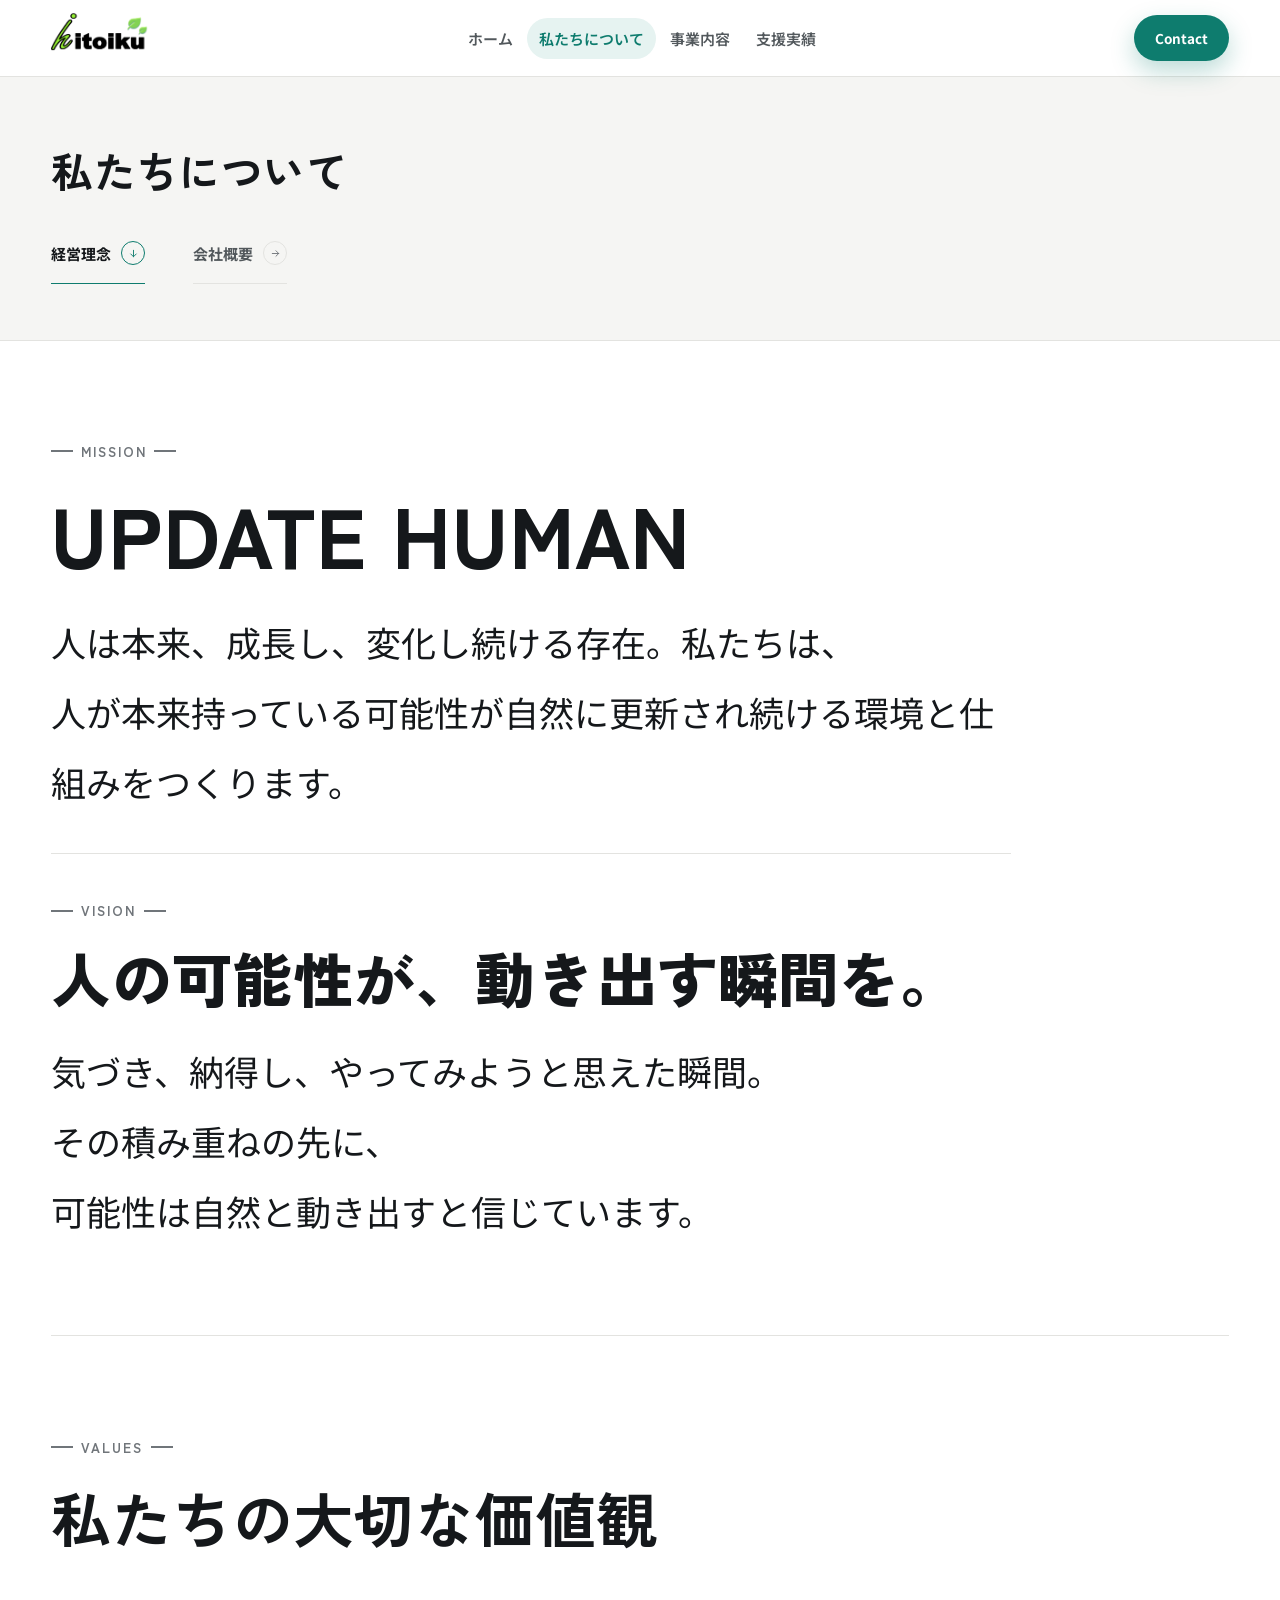
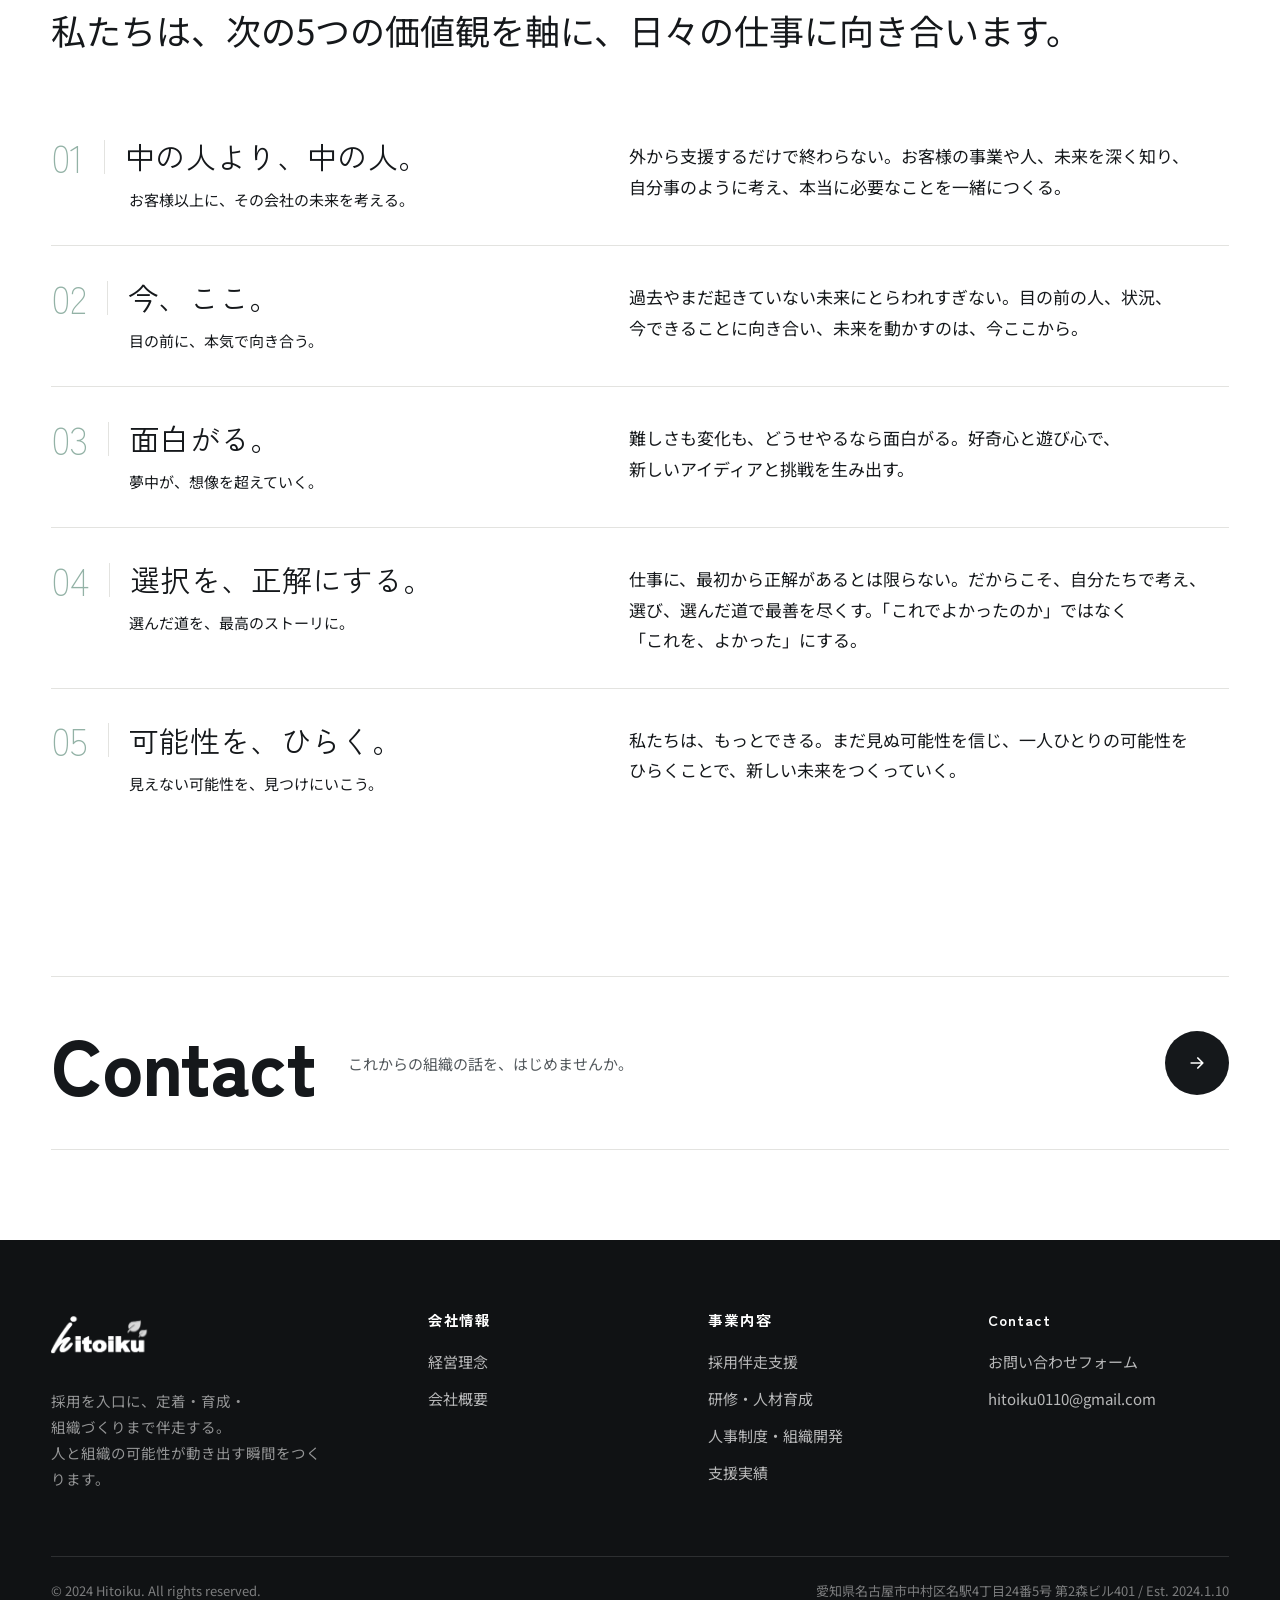
==== about.html @ fe00cfcd "最新版を反映" ====
<!doctype html>
<html lang="ja">
<head>
<meta charset="UTF-8">
<meta name="viewport" content="width=device-width, initial-scale=1.0">
<title>ヒトイクとは | ヒトイク</title>
<meta name="description" content="ヒトイクは、人と組織の可能性を育てる会社です。UPDATE HUMANという理念、代表の想い、会社概要をご紹介します。">
<link rel="icon" href="data:image/svg+xml,<svg xmlns=%22http://www.w3.org/2000/svg%22 viewBox=%220 0 32 32%22><rect width=%2232%22 height=%2232%22 rx=%229%22 fill=%22%230E7C6E%22/><path d=%22M9 17l5 5 9-11%22 stroke=%22white%22 stroke-width=%223%22 fill=%22none%22 stroke-linecap=%22round%22 stroke-linejoin=%22round%22/></svg>">
<link rel="preconnect" href="https://fonts.googleapis.com">
<link rel="preconnect" href="https://fonts.gstatic.com" crossorigin>
<link href="https://fonts.googleapis.com/css2?family=Zen+Kaku+Gothic+New:wght@500;700;900&family=Noto+Sans+JP:wght@400;500;700&display=swap" rel="stylesheet">
<link rel="stylesheet" href="css/styles.css">
<noscript><style>
.reveal{opacity:1 !important; transform:none !important;}
.fade-in-scroll{opacity:1 !important;}
.story-visual{display:none;}
.story-scroll{height:auto !important; padding:60px 0;}
.story-panels{position:static !important;}
.story-panel{height:auto !important; position:static !important; padding:26px 8vw !important; justify-content:flex-start !important; text-align:left !important;}
.story-panel-inner{opacity:1 !important; transform:none !important; max-width:640px !important;}
.story-tags{justify-content:flex-start !important;}
.story-skip{display:none;}
.mv-item[hidden]{display:block !important;}
#mission[hidden], #company[hidden]{display:block !important;}
.message-full[hidden]{display:block !important;}
.message-toggle{display:none !important;}
</style></noscript>
</head>
<body>
<header class="site-header">
  <div class="header-inner">
    <a href="index.html" class="logo"><img src="images/logo.png" alt="ヒトイク" class="logo-img" onerror="this.style.display='none';this.nextElementSibling.style.display='flex';" loading="eager"><span class="logo-fallback" style="display:none;"><span class="mark"></span><span>ヒトイク<small>UPDATE HUMAN</small></span></span></a>
    <nav class="main-nav">
      <ul>
        <li><a class="nav-link" href="index.html">ホーム</a></li>
        <li class="has-dropdown">
          <a class="nav-link active" href="about.html">私たちについて</a>
          <ul class="dropdown">
            <li><a href="about.html#mission">経営理念</a></li>
            <li><a href="about.html#company">会社概要</a></li>
          </ul>
        </li>
        <li class="has-dropdown">
          <a class="nav-link" href="recruiting.html">事業内容</a>
          <ul class="dropdown">
            <li><a href="recruiting.html#recruiting">採用伴走支援</a></li>
            <li><a href="recruiting.html#training">研修・人材育成</a></li>
            <li><a href="recruiting.html#hr-system">人事制度・組織開発</a></li>
          </ul>
        </li>
        <li><a class="nav-link" href="works.html">支援実績</a></li>
      </ul>
    </nav>
    <div class="header-cta">
      <a href="contact.html" class="btn btn-primary btn-sm">Contact</a>
      <button class="nav-toggle" aria-label="メニュー"><span></span></button>
    </div>
  </div>
</header>

<section class="page-hero">
  <div class="container">
    <h1>私たちについて</h1>
    <div class="about-subnav">
      <a href="#mission" class="about-subnav-item active" data-panel="mission">経営理念<span class="subnav-arrow"><svg viewBox="0 0 24 24" fill="none" stroke="currentColor" stroke-width="2" stroke-linecap="round" stroke-linejoin="round"><path d="M12 5v14M6 13l6 6 6-6"/></svg></span></a>
      <a href="#company" class="about-subnav-item" data-panel="company">会社概要<span class="subnav-arrow"><svg viewBox="0 0 24 24" fill="none" stroke="currentColor" stroke-width="2" stroke-linecap="round" stroke-linejoin="round"><path d="M5 12h14M13 6l6 6-6 6"/></svg></span></a>
    </div>
  </div>
</section>

<section id="mission">
  <div class="container">
    <div class="mv-box fade-in-scroll" style="max-width:960px;">
      <div class="mv-item">
        <span class="eyebrow eyebrow-both eyebrow-gray-dash">Mission</span>
        <h3 style="font-size:clamp(50px, 7vw, 84px);">UPDATE HUMAN</h3>
        <p>人は本来、成長し、変化し続ける存在。私たちは、人が本来持っている可能性が自然に<br class="mobile-only">更新され続ける環境と仕組みをつくります。</p>
      </div>
      <div class="mv-divider"></div>
      <div class="mv-item" id="vision">
        <span class="eyebrow eyebrow-both eyebrow-gray-dash">Vision</span>
        <h3>人の可能性が、動き出す瞬間を。</h3>
        <p>気づき、納得し、やってみようと思えた瞬間。その積み重ねの先に、可能性は自然と動き出すと信じています。</p>
      </div>
    </div>
  </div>
</section>

<div class="container"><div class="divider"></div></div>

<section id="about-values">
  <div class="container">
    <div class="section-head fade-in-scroll" style="max-width:1100px;">
      <span class="eyebrow eyebrow-both eyebrow-gray-dash">Values</span>
      <h2 class="nowrap-desktop" style="font-size:clamp(36px, 5vw, 60px);">私たちの<br class="mobile-only">大切な価値観</h2>
      <p style="font-size:clamp(16px, 4.5vw, 35px); line-height:2; color:var(--ink);">私たちは、次の5つの価値観を軸に、日々の仕事に向き合います。</p>
    </div>
    <div class="values-list fade-in-scroll">
      <div class="values-list-item">
        <div class="values-left">
          <div class="values-row"><span class="num">01</span><span class="vline"></span><h3>中の人より、中の人。</h3></div>
          <p>お客様以上に、その会社の未来を考える。</p>
        </div>
        <p class="values-desc">外から支援するだけで終わらない。お客様の事業や人、未来を深く知り、<br>自分事のように考え、本当に必要なことを一緒につくる。</p>
      </div>
      <div class="values-list-item">
        <div class="values-left">
          <div class="values-row"><span class="num">02</span><span class="vline"></span><h3>今、ここ。</h3></div>
          <p>目の前に、本気で向き合う。</p>
        </div>
        <p class="values-desc">過去やまだ起きていない未来にとらわれすぎない。目の前の人、状況、<br>今できることに向き合い、未来を動かすのは、今ここから。</p>
      </div>
      <div class="values-list-item">
        <div class="values-left">
          <div class="values-row"><span class="num">03</span><span class="vline"></span><h3>面白がる。</h3></div>
          <p>夢中が、想像を超えていく。</p>
        </div>
        <p class="values-desc">難しさも変化も、どうせやるなら面白がる。好奇心と遊び心で、<br>新しいアイディアと挑戦を生み出す。</p>
      </div>
      <div class="values-list-item">
        <div class="values-left">
          <div class="values-row"><span class="num">04</span><span class="vline"></span><h3>選択を、正解にする。</h3></div>
          <p>選んだ道を、最高のストーリに。</p>
        </div>
        <p class="values-desc">仕事に、最初から正解があるとは限らない。だからこそ、自分たちで考え、<br>選び、選んだ道で最善を尽くす。「これでよかったのか」ではなく<br>「これを、よかった」にする。</p>
      </div>
      <div class="values-list-item">
        <div class="values-left">
          <div class="values-row"><span class="num">05</span><span class="vline"></span><h3>可能性を、ひらく。</h3></div>
          <p>見えない可能性を、見つけにいこう。</p>
        </div>
        <p class="values-desc">私たちは、もっとできる。まだ見ぬ可能性を信じ、一人ひとりの可能性を<br>ひらくことで、新しい未来をつくっていく。</p>
      </div>
      </div>
    </div>
  </div>
</section>

<section id="company" data-panel="company" hidden>
  <div class="container">
    <div class="section-head reveal" style="max-width:820px;margin-bottom:96px;">
      <h2>実務経験と専門性を<br class="mobile-only">兼ね備えた、<br>人と組織の<br class="mobile-only">プロフェッショナル<br class="mobile-only">チーム</h2>
      <p style="font-size:15px;line-height:1.9;">Hitoikuには、トヨタグループ企業での勤務経験を持つメンバーや、現在も勤務するメンバーが在籍しています。加えて、ベンチャー企業から大企業まで、多様な組織や事業フェーズで実務経験を積んだメンバーで構成されています。そこで培った経験と、人事・採用・育成・組織開発の専門性を掛け合わせ、企業ごとの課題に合わせた支援を行います。<br><span style="font-size:11.5px;color:var(--ink-faint);">※当社とトヨタ自動車株式会社およびトヨタグループ各社との間に、資本関係、業務提携その他これらに類する関係があることを示すものではありません。</span></p>
    </div>

    <div class="section-head reveal">
      <h2>代表紹介</h2>
    </div>
    <div class="profile-hero reveal" style="margin-bottom:96px;">
      <div>
        <div class="profile-photo"><img src="https://www.genspark.ai/api/files/s/OuQLjzyT" alt="満仲 佑哉" onerror="this.style.display='none';this.parentElement.textContent='満仲';"></div>
        <p class="credential-line">公認心理師 ／ 社会福祉士</p>
      </div>
      <div>
        <h3 style="font-size:24px;">満仲 佑哉 <span style="font-size:14px;color:var(--ink-faint);font-weight:500;">Yuya Mitsunaka</span></h3>
        <p style="font-weight:700;color:var(--ink);">株式会社Hitoiku 代表取締役CEO ／ 株式会社ナーシング 取締役 CHRO</p>
        <p>「可能性に限界をつくらない。」現場実務18年とCHROとしての経営視点を掛け合わせ、<br>人と組織の可能性が動き出す仕組みづくりに取り組んでいます。</p>
        <div class="message-full">
          <p>Hitoikuのウェブサイトをご覧いただき、誠にありがとうございます。CEOの満仲佑哉でございます。私たちヒトイクは2024年の設立以来、「UPDATE HUMAN」という理念のもと、企業の人事支援に携わってまいりました。</p>
          <div class="quote-block">
            <p>可能性に限界をつくらない。</p>
          </div>
          <p>高校卒業後、技能職として働き始めた頃の私は、本気で「いつか社長になる」と信じていました。けれど現実の中では、年齢、学歴、職種、環境など、本人の意思や努力だけでは越えにくい壁が、確かに存在すると感じる瞬間がありました。</p>
          <p>そのとき私は強い悔しさを覚えると同時に、「このままで終わりたくない」「自分の人生も、誰かの可能性も、最初から決められていいはずがない」と強く思いました。この原体験がHitoikuの原点です。</p>
          <div class="quote-block">
            <p>数字の奥にいる、一人に向き合う。</p>
          </div>
          <p>企業にとっては「1名の離職」「1つの課題」に見えることでも、その一人には一人分の人生があり、経験があり、言葉にならない葛藤や想いがあります。私たちは、そこに向き合いたいと考えています。AIが進化する時代だからこそ、私たちはますます人間力や生き抜く力が問われる時代に入っていると考えています。AIを活用しながらも、最後は人にしかできない対話、伴走、理解、そして背中を押す支援に価値を置いています。</p>
          <div class="quote-block">
            <p>人の可能性が、動き出す社会へ。</p>
          </div>
          <p>私たちは、自然と成長できる構造を体験・制度・人事DXの力でつくり、学びと成長が日常の中に組み込まれていく状態を目指します。それが、<strong>UPDATE HUMAN</strong>。人の可能性を、思想で終わらせず、学びや仕組みで更新することです。</p>
          <p style="margin-top:30px;text-align:right;">2024年　株式会社Hitoiku 代表取締役CEO　満仲佑哉</p>
        </div>
      </div>
    </div>

    <div class="section-head reveal">
      <h2>代表プロフィール</h2>
    </div>
    <div style="margin-bottom:96px;">
      <div class="timeline reveal" style="margin-bottom:32px;">
        <div class="timeline-item"><div class="yr">2008年</div><p>愛知県内の工業高校を卒業後、株式会社アイシンの人材育成部門へ入社。</p></div>
        <div class="timeline-item"><div class="yr">2009年</div><p>株式会社アイシンにて、指導者・管理監督者としてチームを牽引。</p></div>
        <div class="timeline-item"><div class="yr">2016年</div><p>海外拠点の自立化支援を担当。帰国後は働きながら大学で心理学を学ぶ。</p></div>
        <div class="timeline-item message-full" hidden><div class="yr">2023年</div><p>人事部 企画グループへ異動し、全社の育成・組織づくりに関わる企画を推進。</p></div>
        <div class="timeline-item message-full" hidden><div class="yr">2024年</div><p>"ヒトの育成をする会社 Hitoiku" を設立。株式会社ナーシングの取締役CHROにも就任。</p></div>
        <div class="timeline-item message-full" hidden><div class="yr">2026年〜</div><p>経営大学院（MBA）へ入学。</p></div>
      </div>
      <button type="button" class="more message-toggle" aria-expanded="false">
        <span class="message-toggle-label">経歴をすべて見る</span>
        <span class="message-toggle-icon"><svg viewBox="0 0 24 24" fill="none" stroke="currentColor" stroke-width="2" stroke-linecap="round" stroke-linejoin="round"><path d="M5 12h14M13 6l6 6-6 6"/></svg></span>
      </button>
    </div>

    <div class="section-head reveal">
      <h2>会社概要</h2>
    </div>
    <div class="table-wrap reveal">
      <table class="price-table">
        <tbody>
          <tr><th style="width:180px;">会社名</th><td>株式会社Hitoiku</td></tr>
          <tr><th>設立</th><td>2024年1月10日（ヒトの日）</td></tr>
          <tr><th>資本金</th><td>3,000,000円</td></tr>
          <tr><th>代表者</th><td>代表取締役CEO  満仲 佑哉</td></tr>
          <tr><th>メールアドレス</th><td><a href="mailto:hitoiku0110@gmail.com">hitoiku0110@gmail.com</a></td></tr>
          <tr><th>所在地</th><td>〒450-0002<br>愛知県名古屋市中村区名駅4丁目24番5号<br>第2森ビル401</td></tr>
        </tbody>
      </table>
    </div>
  </div>
</section>

<section>
  <div class="container">
    <a href="contact.html" class="contact-band reveal">
      <div class="contact-band-main">
        <span class="contact-band-title">Contact</span>
      </div>
      <p class="contact-band-desc">これからの組織の話を、はじめませんか。</p>
      <span class="contact-band-circle"><svg viewBox="0 0 24 24" fill="none" stroke="currentColor" stroke-width="2" stroke-linecap="round" stroke-linejoin="round"><path d="M5 12h14M13 6l6 6-6 6"/></svg></span>
    </a>
  </div>
</section>
<footer class="site-footer">
  <div class="container">
    <div class="footer-grid">
      <div class="footer-brand">
        <a href="index.html" class="logo"><img src="images/logo.png" alt="ヒトイク" class="logo-img" onerror="this.style.display='none';this.nextElementSibling.style.display='flex';" loading="lazy"><span class="logo-fallback" style="display:none;"><span class="mark"></span><span>ヒトイク</span></span></a>
        <p>採用を入口に、定着・育成・組織づくりまで伴走する。人と組織の可能性が動き出す瞬間をつくります。</p>
      </div>
      <div>
        <h4>会社情報</h4>
        <ul>
          <li><a href="about.html#mission">経営理念</a></li>
          <li><a href="about.html#company">会社概要</a></li>
        </ul>
      </div>
      <div>
        <h4>事業内容</h4>
        <ul>
          <li><a href="recruiting.html#recruiting">採用伴走支援</a></li>
          <li><a href="recruiting.html#training">研修・人材育成</a></li>
          <li><a href="recruiting.html#hr-system">人事制度・組織開発</a></li>
          <li><a href="works.html">支援実績</a></li>
        </ul>
      </div>
      <div>
        <h4>Contact</h4>
        <ul>
          <li><a href="contact.html">お問い合わせフォーム</a></li>
          <li><a href="mailto:hitoiku0110@gmail.com">hitoiku0110@gmail.com</a></li>
        </ul>
      </div>
    </div>
    <div class="footer-bottom">
      <span>&copy; 2024 Hitoiku. All rights reserved.</span>
      <span>愛知県名古屋市中村区名駅4丁目24番5号 第2森ビル401 / Est. 2024.1.10</span>
    </div>
  </div>
</footer>
<script src="js/main.js"></script>
</body>
</html>
---- css/styles.css ----
/* ============================================================
   ヒトイク HP — Design tokens
   採用を入口に、定着・育成・組織づくりまで伴走する
   ============================================================ */
:root{
  /* Monochrome base -- neutral black/gray/white, no teal or mint cast.
     Green is reserved exclusively for CTAs, hover states and the rare
     "moment of change" highlight -- see --brand below. */
  --ink:        #15181B;
  --ink-soft:   #52585C;
  --ink-faint:  #70757A; /* darkened from an earlier lighter gray -- was ~3.2:1 on white, fails WCAG AA for the small bold eyebrow labels that use it; now ~4.6:1 */
  --bg:         #FFFFFF;
  --bg-soft:    #F5F5F3;
  --bg-deep:    #101214;
  --line:       #E3E3E0;

  --brand:      #0E7C6E;   /* deep green -- CTA / key emphasis only */
  --brand-light:#12A594;   /* hover / active state */
  --brand-pale: #E6F3F1;   /* selected-state fill, used sparingly */

  --gold:       #C99A3F;   /* small credential accent */

  --radius-s: 8px;
  --radius-m: 16px;
  --radius-l: 28px;

  --shadow-s: 0 2px 10px rgba(11,32,39,0.06);
  --shadow-m: 0 12px 32px rgba(11,32,39,0.10);
  --shadow-l: 0 24px 60px rgba(11,32,39,0.14);

  --maxw: 1520px; /* outer container cap; padding-inline eats into this so
    effective content width tops out around 1360-1440px on very wide
    screens, per the site's "content stays centered, doesn't stretch
    edge-to-edge on a 2560px monitor" rule. */

  --ff-head: "Zen Kaku Gothic New", "Noto Sans JP", sans-serif;
  --ff-body: "Noto Sans JP", "Zen Kaku Gothic New", sans-serif;
  --ff-en:   "Zen Kaku Gothic New", sans-serif;

  /* Typography scale: the catchcopy tier is large and widely tracked
     (decorative), the section-heading tier stays close to before, and
     body copy (17px/1.8, set on p{} below) is untouched -- it stays
     functional and readable rather than decorative. */
  --fs-display: clamp(34px, 6vw, 76px);
  --ls-display: .08em;
  --lh-display: 1.5;

  --fs-h2: clamp(28px, 3.6vw, 40px);
  --ls-h2: .01em;

  /* Section rhythm: fluid instead of a single px value + one mobile
     media-query override, so 1280px...2560px all get a size in between
     rather than jumping straight from mobile to the 1120px desktop value. */
  --section-pad: clamp(72px, 7vw, 150px);
  --section-pad-sm: clamp(56px, 6vw, 84px);
  --container-pad: clamp(20px, 4vw, 64px);
}

*,*::before,*::after{ box-sizing:border-box; }
html{ scroll-behavior:smooth; }
body{
  margin:0;
  font-family: var(--ff-body);
  color: var(--ink);
  background: var(--bg);
  line-height: 1.8;
  -webkit-font-smoothing: antialiased;
  font-size: 17px;
  /* Inherited by all text by default: Japanese copy should wrap between
     phrases/punctuation, never mid-word inside a compound or loanword.
     overflow-wrap is the escape hatch for the rare unbreakable run that's
     still wider than its column -- required as a safety net (many long,
     comma-sparse sentences across the site would otherwise overflow their
     box and, in several places, the whole page). It can occasionally strand
     a leading 、/。 at the start of a line, which is a lesser problem than
     horizontal overflow. */
  word-break: keep-all;
  overflow-wrap: break-word;
  overflow-x: hidden; /* the fixed, translateX-off-canvas mobile nav can
    otherwise inflate the document's scrollable area in Chromium even
    though it's visually off-screen -- see .main-nav below */
}
@media (prefers-reduced-motion: reduce){
  html{ scroll-behavior:auto; }
}

/* Visible keyboard-focus ring, on brand, for anything interactive.
   Only shown for keyboard/programmatic focus (:focus-visible), not for
   a mouse click, so it doesn't add visual noise to pointer users. Also
   strip the browser's own default gray focus/tap highlight so it never
   shows in its place. */
a, button{ -webkit-tap-highlight-color: transparent; }
a:focus, button:focus, input:focus, textarea:focus, select:focus, [tabindex]:focus{
  outline: none;
}
a:focus-visible, button:focus-visible, input:focus-visible,
textarea:focus-visible, select:focus-visible, [tabindex]:focus-visible{
  outline: 2px solid var(--brand-light);
  outline-offset: 3px;
}
h1,h2,h3,h4{
  font-family: var(--ff-head);
  color: var(--ink);
  line-height: 1.4;
  margin: 0 0 .6em;
  font-weight: 700;
  letter-spacing: .01em;
}
p{ margin:0 0 1em; color: var(--ink-soft); font-size:17px; }
a{ color: inherit; text-decoration:none; }
img{ max-width:100%; display:block; }
ul{ margin:0; padding:0; list-style:none; }
button{ font-family:inherit; }

.container{ max-width: var(--maxw); margin:0 auto; padding-inline: var(--container-pad); }
section{ padding-block: var(--section-pad); }

.eyebrow{
  display:inline-flex; align-items:center; gap:8px;
  font-family: var(--ff-en);
  font-size: 13.5px; font-weight:700; letter-spacing:.14em;
  text-transform:uppercase;
  color: var(--ink-faint);
  margin-bottom: 16px;
}
.eyebrow::before{
  content:""; width:22px; height:2px; background: var(--ink); display:inline-block;
}
.eyebrow-bare::before{ display:none; }
.eyebrow-both::after{
  content:""; width:22px; height:2px; background: var(--ink); display:inline-block;
}
.eyebrow-gray-dash::before, .eyebrow-gray-dash::after{ background: var(--ink-faint); }

.section-head{ max-width: 640px; margin-bottom: 72px; }
.section-head h2{ font-size: var(--fs-h2); letter-spacing: var(--ls-h2); word-break:keep-all; overflow-wrap:break-word; }
.section-head p{ font-size: 17.5px; }
.section-head.center{ margin-left:auto; margin-right:auto; text-align:center; }
.section-head.section-head-title-only{ margin-bottom: 40px; }

/* Large display eyebrow (e.g. "Our Services" standing in as the whole
   section title): bigger, dark, no dash marker. */
.eyebrow-lg{
  font-size: var(--fs-h2); letter-spacing: .05em; color: var(--ink); margin-bottom:0;
}
.eyebrow-lg::before{ display:none; }

/* Slide-in-from-the-left entrance, triggered once the element scrolls
   into view (.in-view added by IntersectionObserver in js/main.js) --
   echoes the character-by-character reveal of the hero's intro
   tagline, applied here as a single left-to-right slide+fade. */
.slide-in-left{
  display:inline-block;
  opacity:0; transform: translateX(-60px);
  transition: opacity .9s ease, transform .9s cubic-bezier(.22,.75,.28,1);
}
.slide-in-left.in-view{ opacity:1; transform:translateX(0); }
@media (prefers-reduced-motion: reduce){
  .slide-in-left{ transition:none; opacity:1; transform:none; }
}
.section-head.center .eyebrow::before{ display:none; }

/* Plain fade entrance, replaying every time the element scrolls into
   view (.in-view toggled by IntersectionObserver in js/main.js). */
.fade-in-scroll{
  opacity:0;
  transition: opacity 2s ease;
}
.fade-in-scroll.in-view{ opacity:1; }
@media (prefers-reduced-motion: reduce){
  .fade-in-scroll{ transition:none; opacity:1; }
}

/* ---------- Buttons ---------- */
.btn{
  display:inline-flex; align-items:center; justify-content:center; gap:10px;
  padding: 15px 30px;
  border-radius: 999px;
  font-weight:700; font-size:16px;
  border: 1px solid transparent;
  cursor:pointer;
  transition: transform .18s ease, box-shadow .18s ease, background .18s ease, color .18s ease;
  white-space: nowrap;
}
.btn-primary{ background: var(--brand); color:#fff; box-shadow: 0 10px 24px rgba(14,124,110,.28); }
.btn-primary:hover{ background: var(--brand-light); transform: translateY(-2px); box-shadow: 0 14px 30px rgba(14,124,110,.36); }
.btn-outline{ background:transparent; color: var(--ink); border-color: var(--line); }
.btn-outline:hover{ border-color: var(--brand); color: var(--brand); }
.btn-ghost-light{ background: rgba(255,255,255,.08); color:#fff; border-color: rgba(255,255,255,.4); }
.btn-ghost-light:hover{ background:#fff; color: var(--ink); }
.btn-sm{ padding: 10px 20px; font-size: 13.5px; }
.btn svg{ width:16px; height:16px; flex-shrink:0; }

/* Safety net: any bare icon() svg not otherwise sized (e.g. inside text links)
   gets a sane default instead of rendering at native/huge size. */
a svg, p svg, span svg, .more svg{ width:15px; height:15px; flex-shrink:0; vertical-align:-2px; }

/* ============================================================
   Header
   ============================================================ */
.site-header{
  position: sticky; top:0; z-index: 200;
  background: rgba(255,255,255,.88);
  backdrop-filter: blur(10px);
  border-bottom: 1px solid var(--line);
}
.header-inner{
  max-width: var(--maxw); margin:0 auto; padding-inline: var(--container-pad);
  height: 76px; display:flex; align-items:center; justify-content:space-between;
  gap: clamp(12px, 2vw, 32px);
}
.logo{ display:flex; align-items:center; gap:10px; font-family: var(--ff-en); font-weight:800; font-size:20px; color: var(--ink); }
.logo-fallback{ display:flex; align-items:center; gap:10px; }
.logo .logo-img{ height:62px; width:auto; display:block; flex-shrink:0; }
.footer-brand .logo .logo-img{ filter: brightness(0) invert(1); } /* solid-white version for the dark footer */
.logo .mark{
  width:34px; height:34px; border-radius:10px;
  background: linear-gradient(135deg, var(--brand) 0%, var(--brand-light) 100%);
  position:relative; flex-shrink:0;
}
.logo .mark::after{
  content:""; position:absolute; left:9px; top:9px; width:16px; height:16px;
  border-radius: 4px 4px 4px 0;
  background: #fff; opacity:.92; transform: rotate(45deg) scale(.7);
}
.logo small{ display:block; font-family: var(--ff-body); font-weight:500; font-size:10px; letter-spacing:.12em; color: var(--ink-faint); }

.main-nav{ display:flex; align-items:center; gap:6px; }
.main-nav > ul{ display:flex; align-items:center; gap:2px; }
.main-nav a.nav-link{
  padding: 10px 16px; border-radius: 999px; font-weight:600; font-size:15.5px; color: var(--ink-soft);
  transition: background .16s ease, color .16s ease;
}
.main-nav a.nav-link:hover, .main-nav a.nav-link.active{ background: var(--brand-pale); color: var(--brand); }
@media (max-width: 1300px){
  .main-nav a.nav-link{ padding: 10px 12px; font-size:15px; }
  .main-nav{ gap:2px; }
}

.has-dropdown{ position:relative; }
.dropdown{
  position:absolute; top: calc(100% + 10px); left:50%; transform: translateX(-50%);
  background:#fff; border:1px solid var(--line); border-radius: var(--radius-m);
  box-shadow: var(--shadow-m); padding:10px; min-width: 260px;
  opacity:0; visibility:hidden; translate: 0 6px;
  transition: opacity .16s ease, translate .16s ease, visibility .16s ease;
}
.has-dropdown:hover .dropdown{ opacity:1; visibility:visible; translate:0 0; }
.dropdown li a{
  display:flex; flex-direction:column; gap:2px; padding:11px 14px; border-radius: var(--radius-s);
  color: var(--ink); font-weight:700; font-size:15px;
}
.dropdown li a span{ font-weight:500; font-size:12.5px; color: var(--ink-faint); }
.dropdown li a:hover{ background: var(--bg-soft); }

.header-cta{ display:flex; align-items:center; gap:10px; }
.nav-toggle{
  display:none; width:44px; height:44px; border-radius:10px; border:1px solid var(--line);
  background:#fff; align-items:center; justify-content:center; cursor:pointer;
}
.nav-toggle span, .nav-toggle span::before, .nav-toggle span::after{
  content:""; display:block; width:20px; height:2px; background: var(--ink); position:relative; transition: all .2s ease;
}
.nav-toggle span::before{ position:absolute; top:-6px; }
.nav-toggle span::after{ position:absolute; top:6px; }
.nav-toggle.open span{ background:transparent; }
.nav-toggle.open span::before{ top:0; transform:rotate(45deg); }
.nav-toggle.open span::after{ top:0; transform:rotate(-45deg); }

@media (max-width: 980px){
  .main-nav{
    display:none;
    /* .site-header has backdrop-filter, which makes it (not the viewport) the
       containing block for this fixed element -- so bottom:0 would resolve
       against the ~76px-tall header box, not the screen. Use an explicit
       dvh-based height instead of bottom:0 to actually reach the bottom. */
    position:fixed; top:76px; left:0; right:0; height: calc(100dvh - 76px);
    background:#fff; flex-direction:column; align-items:stretch;
    padding: 20px; padding-bottom: calc(20px + env(safe-area-inset-bottom));
    overflow-y:auto; transform: translateX(100%); transition: transform .26s ease;
  }
  /* .open adds display:flex (JS forces a reflow before adding .is-visible so the
     transform transition still animates instead of jumping straight to open) */
  .main-nav.open{ display:flex; }
  .main-nav.open.is-visible{ transform: translateX(0); }
  .main-nav > ul{ flex-direction:column; align-items:stretch; gap:2px; }
  .main-nav a.nav-link{ padding:16px 14px; border-bottom:1px solid var(--line); border-radius:0; }
  .dropdown{
    position:static; transform:none; opacity:1; visibility:visible; box-shadow:none; border:none;
    display:none; padding: 0 0 8px 14px; min-width:0;
  }
  .has-dropdown.open .dropdown{ display:block; }
  .header-cta .btn-outline{ display:none; }
  .nav-toggle{ display:flex; }
}
@media (max-width: 767px){
  .header-inner{ height:64px; }
  .logo .logo-img{ height:40px; }
  .logo small{ display:none; }
  .main-nav{ top:64px; height: calc(100dvh - 64px); }
}
body.nav-open{ overflow:hidden; }

/* Utility for the rare case where PC and mobile need different manual line
   breaks (e.g. <br class="mobile-only"> or <span class="desktop-only">).
   Use sparingly -- most copy should just reflow naturally. */
.mobile-only{ display:none; }
@media (max-width: 767px){
  .mobile-only{ display:inline; }
  .desktop-only{ display:none; }
}

/* ============================================================
   Hero
   ============================================================ */
.hero{
  position:relative; overflow:hidden;
  background: linear-gradient(180deg, var(--bg-deep) 0%, #1C2023 100%);
  color:#fff; padding: 120px 0 100px;
}
.hero::before{
  content:""; position:absolute; inset:0;
  background:
    radial-gradient(560px 420px at 82% 8%, rgba(18,165,148,.30), transparent 60%),
    radial-gradient(480px 380px at 8% 90%, rgba(255,255,255,.06), transparent 60%);
  pointer-events:none;
}
.hero-grid{ position:relative; display:grid; grid-template-columns: 1.1fr .9fr; gap:56px; align-items:center; }
.hero .eyebrow{ color: rgba(255,255,255,.6); }
.hero .eyebrow::before{ background: rgba(255,255,255,.4); }
.hero h1{
  color:#fff; font-size: var(--fs-display); letter-spacing: var(--ls-display); line-height: var(--lh-display); margin-bottom:.5em;
}
.hero h1 .hl{ color: var(--brand-light); }
.hero p.lead{ color: rgba(255,255,255,.78); font-size:17px; max-width: 520px; }
.hero-actions{ display:flex; gap:14px; margin-top:34px; flex-wrap:wrap; }
.hero-stats{ display:flex; gap:36px; margin-top:52px; flex-wrap:wrap; }
.hero-stats div{ display:flex; flex-direction:column; gap:4px; }
.hero-stats div b{ display:block; font-family:var(--ff-en); font-size:30px; color:#fff; line-height:1; }
.hero-stats div span{ display:block; font-size:13px; color: rgba(255,255,255,.6); }

.hero-visual{ position:relative; }
.hero-card{
  background: rgba(255,255,255,.06); border:1px solid rgba(255,255,255,.14);
  border-radius: var(--radius-l); padding: 30px; backdrop-filter: blur(6px);
}
.flow-svg{ width:100%; height:auto; }
.flow-svg .flow-line{ stroke-dasharray: 900; stroke-dashoffset: 900; animation: draw 1.8s ease forwards .3s; }
.flow-svg .dot{ opacity:0; animation: pop .5s ease forwards; }
.flow-svg .dot:nth-of-type(1){ animation-delay: .5s; }
.flow-svg .dot:nth-of-type(2){ animation-delay: 1s; }
.flow-svg .dot:nth-of-type(3){ animation-delay: 1.4s; }
.flow-svg .dot:nth-of-type(4){ animation-delay: 1.8s; }
@keyframes draw{ to{ stroke-dashoffset:0; } }
@keyframes pop{ from{ opacity:0; transform: scale(.4); } to{ opacity:1; transform:scale(1); } }
@media (prefers-reduced-motion: reduce){
  .flow-svg .flow-line{ animation:none; stroke-dashoffset:0; }
  .flow-svg .dot{ animation:none; opacity:1; }
}

@media (max-width: 900px){
  .hero-grid{ grid-template-columns: minmax(0,1fr); }
  .hero{ padding: 84px 0 60px; text-align:left; }
}

/* ============================================================
   Pain points / empathy
   ============================================================ */
.pain-band{ background: var(--bg-soft); }

/* Our Services (top page): white section with an inset gray panel,
   instead of the gray filling the full-bleed section edge to edge --
   gives the diagonal shapes above a clean white gap to land in. */
.services-band{ background: var(--bg); padding:0; }
.services-panel{ background: var(--bg); border-radius: var(--radius-l) var(--radius-l) 0 0; padding: var(--section-pad) 0; }
.services-panel .service-list-item:hover{ background: var(--bg-soft); }
@media (max-width: 720px){
  .services-panel{ padding: var(--section-pad-sm) 0; border-radius: var(--radius-m) var(--radius-m) 0 0; }
}
.pain-grid{ display:grid; grid-template-columns: repeat(4,1fr); gap:20px; }
.pain-card{
  background:#fff; border:1px solid var(--line); border-radius: var(--radius-m); padding: 28px 24px;
}
.pain-card .q{ font-family: var(--ff-en); font-size:26px; color: var(--ink); font-weight:800; margin-bottom:14px; }
.pain-card p{ margin:0; font-size:15.5px; color: var(--ink-soft); }
@media (max-width: 900px){ .pain-grid{ grid-template-columns: repeat(2,1fr); } }
@media (max-width: 560px){ .pain-grid{ grid-template-columns: minmax(0,1fr); } }

/* ============================================================
   Service flow diagram
   ============================================================ */
.flowchart{ display:grid; grid-template-columns: repeat(4,1fr); gap:0; align-items:stretch; margin-top:20px; }
.flow-step{
  background:#fff; border:1px solid var(--line); border-radius: var(--radius-m); padding: 26px 22px;
  position:relative;
}
.flow-step .num{ font-family: var(--ff-en); font-size:12.5px; font-weight:800; color: var(--brand); letter-spacing:.1em; }
.flow-step h4{ margin: 10px 0 8px; font-size:17px; }
.flow-step p{ font-size:14.5px; margin:0; }
.flow-arrow{ display:flex; align-items:center; justify-content:center; color: var(--brand-light); }
.flow-arrow svg{ width:22px; height:22px; }
@media (max-width: 900px){
  .flowchart{ grid-template-columns: minmax(0,1fr); gap:14px; }
  .flow-arrow{ transform:rotate(90deg); height:20px; }
}

/* ============================================================
   Cards / services grid
   ============================================================ */
.service-grid{ display:grid; grid-template-columns: repeat(3,1fr); gap:24px; }
.service-card{
  background:#fff; border:1px solid var(--line); border-radius: var(--radius-l);
  overflow:hidden; transition: box-shadow .2s ease, transform .2s ease, border-color .2s ease;
  display:flex; flex-direction:column; height:100%;
}
.service-card:hover{ box-shadow: var(--shadow-m); transform: translateY(-4px); border-color: transparent; }
.service-card .service-card-photo{ position:relative; }
.service-card .service-card-photo img{ width:100%; aspect-ratio:16/10; object-fit:cover; display:block; }
.service-card .service-card-photo .icon{
  width:56px; height:56px; border-radius: 16px; background:#fff;
  display:flex; align-items:center; justify-content:center; color: var(--brand);
  position:absolute; left:20px; bottom:-24px; box-shadow: var(--shadow-s);
}
/* Simple list-style service cards (icon + h3 + p, no photo) -- icon sits
   in normal flow at the top of the card instead of floating. */
.service-card > .icon{
  width:56px; height:56px; border-radius: 16px; background: var(--brand-pale);
  display:flex; align-items:center; justify-content:center; color: var(--brand);
  margin: 28px 28px 0;
}
.service-card > h3{ margin: 18px 28px 12px; font-size:22px; }
.service-card > p{ margin: 0 28px 28px; font-size:15.5px; flex-grow:1; }
.service-card .icon svg{ width:28px; height:28px; }
.service-card .service-card-body{ padding: 34px 28px; display:flex; flex-direction:column; flex-grow:1; }
.service-card .service-card-photo + .service-card-body{ padding-top:44px; }
.service-card .tag{ font-family:var(--ff-en); font-size:12.5px; letter-spacing:.1em; color: var(--ink-faint); font-weight:700; margin-bottom:6px; }
.service-card h3{ font-size:23px; margin-bottom:12px; }
.service-card p{ font-size:15.5px; flex-grow:1; }
.service-card ul{ margin-top:16px; display:flex; flex-direction:column; gap:8px; }
.service-card ul li{ font-size:14.5px; color: var(--ink-soft); padding-left:20px; position:relative; }
.service-card ul li::before{ content:""; position:absolute; left:0; top:8px; width:8px; height:2px; background: var(--ink-faint); }
.service-card .more{ margin-top:22px; font-weight:700; font-size:14.5px; color: var(--brand); display:inline-flex; align-items:center; gap:6px; }
@media (max-width: 900px){ .service-grid{ grid-template-columns: minmax(0,1fr); } }

/* ============================================================
   Service list (TOP page, LayerX-style business list): an icon tile
   left, title+description right, whole row as one link -- instead of
   a grid of photo cards.
   ============================================================ */
.service-list{ display:flex; flex-direction:column; gap:20px; }
.service-list-item{
  display:grid; grid-template-columns: 120px 1fr auto; gap:32px; align-items:center;
  padding:28px; background:transparent; border:1px solid transparent; border-radius: var(--radius-l);
  text-decoration:none;
  transition: background .25s ease, border-color .25s ease, box-shadow .25s ease, transform .25s ease;
}
.service-list-item:hover{
  background:#fff; border-color:transparent; box-shadow: var(--shadow-m); transform: translateY(-3px);
}
.service-list-icon{
  width:120px; height:120px; border-radius: var(--radius-m); background: transparent;
  display:flex; align-items:center; justify-content:center; color: var(--brand); flex-shrink:0;
}
.service-list-icon svg{ width:44px; height:44px; }
.service-list-icon img{ width:100%; height:100%; object-fit:contain; }
.service-list-body .tag{ font-family: var(--ff-en); font-size:12px; letter-spacing:.1em; color: var(--ink-faint); font-weight:700; margin-bottom:8px; }
.service-list-body h3{ font-size:28px; margin-bottom:0; }
.service-list-body p{ font-size:15px; color: var(--ink-soft); margin:0; }
.service-list-arrow{
  width:44px; height:44px; border-radius:50%; border:1px solid var(--line);
  display:flex; align-items:center; justify-content:center; color: var(--ink-faint);
  flex-shrink:0; transition: all .2s ease;
}
.service-list-arrow svg{ width:18px; height:18px; }
.service-list-item:hover .service-list-arrow{ background: var(--brand); border-color: var(--brand); color:#fff; }
@media (max-width: 720px){
  .service-list-item{ grid-template-columns: 64px 1fr; gap:18px; padding:20px; }
  .service-list-icon{ width:64px; height:64px; border-radius: var(--radius-s); }
  .service-list-icon svg{ width:28px; height:28px; }
  .service-list-arrow{ display:none; }
}

/* ============================================================
   Reasons (why chosen)
   ============================================================ */
.reasons{ background: var(--bg-deep); color:#fff; }
.reasons .section-head h2, .reasons .section-head p{ color:#fff; }
.reasons .section-head p{ color: rgba(255,255,255,.68); }
.reason-list{ display:grid; grid-template-columns: repeat(3,1fr); gap:24px; }
.reason-item{ border:1px solid rgba(255,255,255,.14); border-radius: var(--radius-m); padding:30px 26px; background: rgba(255,255,255,.04); }
.reason-item .num{ font-family: var(--ff-en); font-size:34px; font-weight:800; color: var(--brand-light); }
.reason-item h3{ color:#fff; font-size:19px; margin: 14px 0 10px; }
.reason-item p{ color: rgba(255,255,255,.68); font-size:15.5px; margin:0; }
@media (max-width: 900px){ .reason-list{ grid-template-columns: minmax(0,1fr); } }

/* ============================================================
   Stats / results
   ============================================================ */
.stat-strip{ display:grid; grid-template-columns: repeat(3,1fr); gap:24px; text-align:center; }
.stat-strip .stat b{ display:block; font-family: var(--ff-en); font-size: 44px; color: var(--brand); }
.stat-strip .stat span{ display:block; font-size:14.5px; color: var(--ink-soft); }
@media (max-width: 700px){ .stat-strip{ grid-template-columns: minmax(0,1fr); gap:16px; } }

/* Designed stat showcase: ring-chart style, replaces plain stat-strip numbers */
.stat-showcase{ display:grid; grid-template-columns: repeat(3,1fr); gap:32px; text-align:center; }
.stat-showcase-item{ display:flex; flex-direction:column; align-items:center; }
.stat-ring-wrap{ position:relative; width:180px; height:180px; margin-bottom:20px; }
.stat-ring{ width:180px; height:180px; transform:rotate(-90deg); position:absolute; inset:0; }
.stat-ring-track{ fill:none; stroke: var(--brand-pale); stroke-width:8; }
.stat-ring-bar{
  fill:none; stroke: var(--brand); stroke-width:8; stroke-linecap:round;
  stroke-dasharray: 326.7; stroke-dashoffset: calc(326.7 - (326.7 * var(--pct)) / 100);
  transition: stroke-dashoffset 1.2s ease;
}
.stat-showcase-num{
  position:absolute; inset:0; display:flex; align-items:center; justify-content:center;
  font-family: var(--ff-en); font-size:38px; font-weight:800; color: var(--brand);
}
.stat-showcase-num span{ font-size:22px; margin-left:2px; }
.stat-showcase-label{ font-size:15.5px; color: var(--ink-soft); font-weight:600; }
@media (max-width: 700px){ .stat-showcase{ grid-template-columns: minmax(0,1fr); gap:36px; } }

/* Company deck teaser card: photo + "view our deck" link */
.company-deck{ display:grid; grid-template-columns: 240px 1fr; gap:32px; align-items:center; }
.company-deck-text .eyebrow{ margin-bottom:14px; }
.company-deck-text h2{ font-size: clamp(28px, 3vw, 40px); line-height:1.3; margin:0; }
.company-deck-text h2 .nowrap{ white-space:nowrap; }
.company-deck-media{
  position:relative; display:block; border-radius:0; overflow:hidden;
  text-decoration:none;
}
.company-deck-media img{
  width:100%; height:340px; object-fit:cover; display:block; transition: transform .5s ease;
}
.company-deck-media:hover img{ transform: scale(1.03); }
.company-deck-link{
  position:absolute; right:24px; bottom:24px; display:inline-flex; align-items:center; gap:12px;
  background:#fff; padding:10px 22px 10px 10px; border-radius:999px; box-shadow: var(--shadow-m);
  font-weight:700; font-size:14.5px; color: var(--ink); transition: box-shadow .25s ease, transform .25s ease;
}
.company-deck-media:hover .company-deck-link{ box-shadow: 0 16px 36px rgba(11,32,39,0.16); transform: translateY(-2px); }
.company-deck-play{
  width:36px; height:36px; border-radius:50%; background: var(--brand); color:#fff; flex-shrink:0;
  display:flex; align-items:center; justify-content:center;
}
.company-deck-play svg{ width:14px; height:14px; margin-left:2px; }
.company-deck-link > svg{ width:16px; height:16px; flex-shrink:0; }
@media (max-width: 860px){
  .company-deck{ grid-template-columns: minmax(0,1fr); gap:24px; }
  .company-deck-media img{ height:240px; }
}

/* ============================================================
   Testimonials / case cards
   ============================================================ */
.case-grid{ display:grid; grid-template-columns: 3fr 2fr; gap:22px; }
.case-card{ background:#fff; border:1px solid var(--line); border-radius: var(--radius-m); overflow:hidden; display:flex; flex-direction:column; }
.case-card .case-photo{ width:100%; aspect-ratio:16/10; object-fit:cover; display:block; }
.case-card .case-body{ padding:24px 28px 28px; flex-grow:1; }
.case-card .badge{ display:inline-block; font-size:11.5px; font-weight:700; color: var(--brand); background: var(--brand-pale); padding:4px 10px; border-radius:999px; margin-bottom:14px; }
.case-card h3{ font-size:17px; margin-bottom:10px; }
.case-card p{ font-size:15px; margin-bottom:0; }
.case-card .org{ margin-top:16px; font-size:13.5px; font-weight:700; color: var(--ink); }
.result-line{
  margin-top:16px; padding:14px 16px; background: var(--brand-pale); border-radius: var(--radius-s);
  font-size:14.5px; color: var(--ink); min-height:107px; box-sizing:border-box;
  display:flex; flex-direction:column; justify-content:center;
  overflow-wrap: break-word; /* this box is narrow enough that some result
    copy has a long comma-less tail; a rare stranded-punctuation line beats
    text spilling past the box's rounded background here. */
}
.result-line .result-label{
  display:block; font-family: var(--ff-en); font-size:11.5px; font-weight:800;
  letter-spacing:.08em; color: var(--brand); margin-right:8px; margin-bottom:6px; vertical-align:top;
}

/* Full case-study grid (works.html, 4 cards): asymmetric masonry instead
   of a uniform wall of tiles -- one featured tall card, two stacked
   beside it, one full-width closer. Photos keep object-fit:cover so
   varying the cell height never distorts the source image. */
.case-grid-feature{ grid-template-columns: 7fr 5fr; }
.case-grid-feature .case-card:nth-child(1){ grid-column:1; grid-row: 1 / span 2; display:grid; grid-template-rows: 1fr auto; }
.case-grid-feature .case-card:nth-child(1) .case-photo{ height:100%; aspect-ratio:auto; }
.case-grid-feature .case-card:nth-child(2){ grid-column:2; grid-row:1; }
.case-grid-feature .case-card:nth-child(3){ grid-column:2; grid-row:2; }
.case-grid-feature .case-card:nth-child(4){ grid-column: 1 / span 2; }
.case-grid-feature .case-card:nth-child(4) .case-photo{ aspect-ratio: 21/7; }

.case-grid-2x2{ grid-template-columns: repeat(2,1fr); }

@media (max-width: 800px){
  .case-grid, .case-grid-feature, .case-grid-2x2{ grid-template-columns: minmax(0,1fr); }
  .case-grid-feature .case-card{ grid-column:auto !important; grid-row:auto !important; display:flex !important; }
  .case-grid-feature .case-card .case-photo{ height:auto !important; aspect-ratio:16/10 !important; }
}

/* ============================================================
   CTA band
   ============================================================ */
.cta-band{
  background: linear-gradient(120deg, var(--brand) 0%, #0A5F55 100%);
  color:#fff; border-radius: var(--radius-l); padding: 60px 50px;
  display:flex; align-items:center; justify-content:space-between; gap:30px; flex-wrap:wrap;
  position:relative; overflow:hidden;
}
.cta-band::after{
  content:""; position:absolute; right:-60px; top:-60px; width:260px; height:260px; border-radius:50%;
  background: rgba(255,255,255,.08);
}
.cta-band h2{ color:#fff; font-size: clamp(22px,2.6vw,30px); margin-bottom:8px; }
.cta-band p{ color: rgba(255,255,255,.78); margin:0; }
.cta-band .actions{ display:flex; gap:12px; flex-wrap:wrap; position:relative; z-index:1; }
@media (max-width: 720px){ .cta-band{ padding:40px 26px; text-align:left; } }

/* ============================================================
   Contact CTA row (TOP page, LayerX-style): plain by default, the
   whole row is one link, and it only turns into a raised white card
   on hover -- instead of a permanently-colored gradient band.
   ============================================================ */
.contact-cta{
  display:flex; align-items:center; justify-content:space-between; gap:32px; flex-wrap:wrap;
  padding: 44px 40px; border-radius: var(--radius-l);
  background:transparent; text-decoration:none;
  transition: background .25s ease, box-shadow .25s ease, transform .25s ease;
}
.contact-cta:hover{ background:#fff; box-shadow: var(--shadow-m); transform: translateY(-3px); }
.contact-cta-left h2{ font-size: clamp(22px,2.6vw,30px); margin-bottom:8px; color: var(--ink); }
.contact-cta-left p{ margin:0; color: var(--ink-soft); }
.contact-cta-right{
  display:flex; align-items:center; gap:20px; font-weight:700; font-size:15.5px; color: var(--ink);
  flex-shrink:0;
}
.contact-cta-circle{
  width:56px; height:56px; border-radius:50%; border:1px solid var(--line);
  display:flex; align-items:center; justify-content:center; color: var(--ink-faint);
  flex-shrink:0; transition: all .2s ease;
}
.contact-cta-circle svg{ width:20px; height:20px; }
.contact-cta:hover .contact-cta-circle{ background: var(--brand); border-color: var(--brand); color:#fff; }
@media (max-width: 720px){
  .contact-cta{ padding:32px 24px; }
  .contact-cta-right span{ display:none; }
}

/* Contact band (TOP page): minimal wordmark row with a plain divider,
   instead of a boxed card. */
.contact-band{
  display:flex; align-items:center; justify-content:space-between; gap:32px; flex-wrap:wrap;
  padding: 48px 0; border-top:1px solid var(--line); border-bottom:1px solid var(--line);
  text-decoration:none;
}
.contact-band-main{ display:flex; flex-direction:column; gap:6px; }
.contact-band-title{
  font-family: var(--ff-en); font-size: clamp(46px, 6.5vw, 76px);
  font-weight:800; color: var(--ink); line-height:1;
}
.contact-band-desc{ flex:1; min-width:220px; margin:0; align-self:center; color: var(--ink-soft); font-size:15px; line-height:1.8; }
.contact-band-circle{
  width:64px; height:64px; border-radius:50%; background: var(--ink); color:#fff; flex-shrink:0;
  display:flex; align-items:center; justify-content:center; transition: background .2s ease, transform .2s ease;
}
.contact-band-circle svg{ width:20px; height:20px; }
.contact-band:hover .contact-band-circle{ background: var(--brand); transform: translateX(4px); }
@media (max-width: 720px){
  .contact-band{ padding:36px 0; }
  .contact-band-desc{ order:3; width:100%; }
}

/* ============================================================
   Footer
   ============================================================ */
.site-footer{ background: var(--bg-deep); color: rgba(255,255,255,.7); padding: 70px 0 30px; }
.footer-grid{ display:grid; grid-template-columns: 1.4fr 1fr 1fr 1fr; gap:40px; }
.footer-grid h4{ color:#fff; font-size:14.5px; letter-spacing:.06em; margin-bottom:18px; }
.footer-grid li{ margin-bottom:10px; font-size:15px; }
.footer-grid a:hover{ color:#fff; }
.footer-brand .logo{ color:#fff; margin-bottom:16px; }
.footer-brand p{ color: rgba(255,255,255,.55); font-size:14.5px; max-width:280px; }
.footer-bottom{
  border-top: 1px solid rgba(255,255,255,.12); margin-top:50px; padding-top:22px;
  display:flex; justify-content:space-between; align-items:center; flex-wrap:wrap; gap:12px;
  font-size:13px; color: rgba(255,255,255,.45);
}
@media (max-width: 800px){ .footer-grid{ grid-template-columns: repeat(2, minmax(0,1fr)); } }
@media (max-width: 480px){ .footer-grid{ grid-template-columns: minmax(0,1fr); } }

/* ============================================================
   Generic page header (inner pages)
   ============================================================ */
.page-hero{
  background: var(--bg-soft); padding: 64px 0 56px; border-bottom:1px solid var(--line);
}
.breadcrumb{ font-size:13.5px; color: var(--ink-faint); margin-bottom:18px; }
.breadcrumb a:hover{ color: var(--brand); }
.page-hero h1{ font-size: clamp(28px,4vw,42px); max-width: 720px; word-break:keep-all; overflow-wrap:break-word; }
.page-hero p.lead{ font-size:17px; max-width: 620px; color: var(--ink-soft); }

.about-subnav{ display:flex; gap:48px; flex-wrap:wrap; margin-top:40px; }
.about-subnav-item{
  display:flex; align-items:center; gap:10px; padding-bottom:16px; font-weight:700; font-size:15px;
  color: var(--ink-soft); text-decoration:none; border-bottom:1px solid var(--line);
  transition: color .2s ease, border-color .2s ease;
}
.about-subnav-item:hover{ color: var(--ink); }
.about-subnav-item.active{ color: var(--ink); border-bottom-color: var(--brand); }
.about-subnav-item .subnav-arrow{
  width:24px; height:24px; border-radius:50%; border:1px solid var(--line); flex-shrink:0;
  display:flex; align-items:center; justify-content:center; color: var(--ink-faint);
  transition: border-color .2s ease, color .2s ease;
}
.about-subnav-item .subnav-arrow svg{ width:11px; height:11px; }
.about-subnav-item.active .subnav-arrow{ border-color: var(--brand); color: var(--brand); }

.service-hero-image{ padding: 40px 0 0; }
.service-hero-image img{
  width:100%; height:auto; display:block; border-radius: var(--radius-l);
  box-shadow: var(--shadow-m);
}
.service-hero-image img.is-short{ aspect-ratio: 21/8; object-fit:cover; height:100%; }

/* Flowing sub-nav between the 3 businesses, shown on each service page */
.service-subnav{ background: var(--bg-soft); border-bottom:1px solid var(--line); }
.service-subnav-inner{ display:flex; gap:8px; padding:14px 0; flex-wrap:wrap; }
.subnav-item{
  display:inline-flex; align-items:center; gap:8px; padding:9px 18px;
  border-radius:999px; font-size:14.5px; font-weight:700; color: var(--ink-soft);
  background:#fff; border:1px solid var(--line); transition: all .2s ease;
}
.subnav-item:hover{ border-color: var(--brand); color: var(--brand); }
.subnav-item.active{ background: var(--brand); border-color: var(--brand); color:#fff; }
.subnav-num{ font-family: var(--ff-en); font-size:12px; opacity:.7; }
@media (max-width: 720px){ .service-subnav-inner{ padding:12px 0; } .subnav-item{ padding:8px 14px; font-size:13.5px; } }

/* Numbered process (STEP) */
.step-list{ display:grid; grid-template-columns: repeat(4, minmax(0,1fr)); gap:20px; }
.step-item{ position:relative; padding: 28px 22px; border:1px solid var(--line); border-radius: var(--radius-m); background:#fff; }
.step-item .step-tag{ font-family: var(--ff-en); font-size:11.5px; font-weight:800; color:#fff; background: var(--ink); padding:4px 10px; border-radius:999px; }
.step-item h4{ margin:16px 0 8px; font-size:17px; }
.step-item p{ font-size:14.5px; margin:0; word-break:keep-all; overflow-wrap:break-word; }
@media (max-width: 900px){ .step-list{ grid-template-columns: repeat(2, minmax(0,1fr)); } }
@media (max-width: 560px){ .step-list{ grid-template-columns: minmax(0,1fr); } }

/* Numbered process (flat, dot + line) */
.step-flow{ display:grid; grid-template-columns: repeat(4, minmax(0,1fr)); gap:32px; }
.step-flow-item .dot-line{ display:flex; align-items:center; margin-bottom:22px; }
.step-flow-item .dot{ width:8px; height:8px; border-radius:50%; background: var(--brand); flex-shrink:0; }
.step-flow-item .line{ flex:1; height:1px; background: var(--line); margin-left:10px; }
.step-flow-item h4{ position:relative; margin:0 0 14px; padding-bottom:12px; font-size:17px; }
.step-flow-item h4::after{ content:""; position:absolute; left:0; bottom:0; width:28px; height:2px; background: var(--ink); }
.step-flow-item p{ font-size:14.5px; color: var(--ink-soft); margin:0; word-break:keep-all; overflow-wrap:break-word; }
@media (max-width: 900px){ .step-flow{ grid-template-columns: repeat(2, minmax(0,1fr)); row-gap:36px; } }
@media (max-width: 560px){ .step-flow{ grid-template-columns: minmax(0,1fr); } }

/* Flat 2-column feature grid (numbered icon, no card box, full-width dividers) */
.feature-flow{ display:grid; grid-template-columns: repeat(2, minmax(0,1fr)); column-gap:48px; }
.feature-flow-item{ padding:26px 0; }
.feature-flow-item.col-b{ border-left:1px solid var(--line); padding-left:24px; margin-left:-24px; }
.feature-flow-item .num-icon{ display:flex; align-items:center; gap:10px; margin-bottom:14px; }
.feature-flow-item .num{ font-family: var(--ff-en); font-size:17px; font-weight:800; color:#93B2A6; }
.feature-flow-item .ico{ color:#93B2A6; display:flex; }
.feature-flow-item .ico svg{ width:24px; height:24px; }
.feature-flow-item h4{ margin:0 0 10px; font-size:20px; font-weight:700; }
.feature-flow-item p{ margin:0; font-size:16px; color: var(--ink-soft); line-height:1.7; word-break:keep-all; overflow-wrap:break-word; }
.feature-flow-divider{ grid-column: 1 / -1; height:1px; background: var(--line); }
@media (max-width: 720px){ .feature-flow{ grid-template-columns: minmax(0,1fr); } .feature-flow-item.col-b{ border-left:none; padding-left:0; margin-left:0; } }

/* Numbered 2-column menu grid (num + title + arrow / description, full-width dividers) */
.menu-grid{ display:grid; grid-template-columns: repeat(2, minmax(0,1fr)); column-gap:48px; }
.menu-grid-item{ padding:26px 0; }
.menu-grid-item .row-head{ display:flex; align-items:center; justify-content:space-between; gap:16px; margin-bottom:10px; }
.menu-grid-item .row-head h4{ margin:0; font-size:18px; font-weight:700; display:flex; align-items:baseline; gap:10px; }
.menu-grid-item .num{ font-family: var(--ff-en); font-size:18px; font-weight:800; color:#93B2A6; }
.menu-grid-item .arrow{ color: var(--brand); flex-shrink:0; display:flex; }
.menu-grid-item .arrow svg{ width:18px; height:18px; }
.menu-grid-item p{ margin:0; font-size:14.5px; color: var(--ink-soft); line-height:1.7; word-break:keep-all; overflow-wrap:break-word; }
.menu-grid-divider{ grid-column: 1 / -1; height:1px; background: var(--line); }
@media (max-width: 720px){ .menu-grid{ grid-template-columns: minmax(0,1fr); } }

/* Horizontal menu list (title + tag / description / arrow, divided by rules) */
.menu-list{ display:flex; flex-direction:column; }
.menu-list-item{
  display:grid; grid-template-columns: 220px 1fr auto; gap:32px; align-items:center;
  padding:26px 0; border-bottom:1px solid var(--line);
}
.menu-list-item:first-child{ border-top:1px solid var(--line); }
.menu-list-item h4{ font-size:17px; font-weight:700; margin:0 0 8px; }
.menu-list-item .tag{ font-family: var(--ff-en); font-size:11px; letter-spacing:.12em; color: var(--ink-faint); font-weight:700; text-transform:uppercase; }
.menu-list-item p{ font-size:14.5px; color: var(--ink-soft); margin:0; line-height:1.7; word-break:keep-all; overflow-wrap:break-word; }
.menu-list-item .arrow{ color: var(--brand); flex-shrink:0; display:flex; }
.menu-list-item .arrow svg{ width:20px; height:20px; }
@media (max-width: 760px){
  .menu-list-item{ grid-template-columns: minmax(0,1fr); gap:10px; }
  .menu-list-item .arrow{ display:none; }
}

/* Three-column phase grid (design / execution / improvement) */
.phase-grid{ display:grid; grid-template-columns: repeat(3, minmax(0,1fr)); gap:48px; }
.phase-num-row{ display:flex; align-items:baseline; gap:10px; margin-bottom:6px; }
.phase-num{ font-family: var(--ff-en); font-size:32px; font-weight:800; color:#93B2A6; line-height:1; }
.phase-label{ font-family: var(--ff-en); font-size:11px; font-weight:700; letter-spacing:.18em; color: var(--ink-faint); text-transform:uppercase; }
.phase-head{ display:flex; align-items:baseline; gap:16px; flex-wrap:wrap; padding-bottom:20px; border-bottom:1px solid var(--line); margin-bottom:22px; }
.phase-title{ font-size:26px; font-weight:800; margin:0; }
.phase-desc{ font-size:13px; color: var(--ink-soft); line-height:1.7; margin:0; }
.phase-item{ margin-top:22px; }
.phase-item:first-of-type{ margin-top:0; }
.phase-item h4{ margin:0 0 12px; font-size:16px; font-weight:700; }
.phase-item p{ font-size:14px; color: var(--ink-soft); line-height:1.7; margin:0; word-break:keep-all; overflow-wrap:break-word; }
@media (max-width: 900px){ .phase-grid{ grid-template-columns: minmax(0,1fr); gap:36px; } }

/* Two column feature rows */
.feature-row{ display:grid; grid-template-columns: repeat(2,1fr); gap:20px; }
.feature-box{ border:1px solid var(--line); border-radius: var(--radius-m); padding:26px 24px; background:#fff; }
.feature-box h4{ font-size:17px; margin-bottom:8px; display:flex; align-items:center; gap:10px; }
.feature-box h4 .ico{ width:34px; height:34px; border-radius:10px; background: var(--brand-pale); color:var(--brand); display:flex; align-items:center; justify-content:center; flex-shrink:0; }
.feature-box h4 .ico svg{ width:18px; height:18px; }
.feature-box p{ font-size:15px; margin:0; }
@media (max-width: 720px){ .feature-row{ grid-template-columns: minmax(0,1fr); } }

/* Pricing */
.price-table{ width:100%; border-collapse:collapse; background:#fff; border:1px solid var(--line); border-radius: var(--radius-m); overflow:hidden; }
.price-table th, .price-table td{ padding:18px 20px; border-bottom:1px solid var(--line); text-align:left; font-size:15.5px; }
.price-table th{ background: var(--bg-soft); font-family: var(--ff-en); font-size:13.5px; letter-spacing:.05em; color: var(--ink-soft); }
.price-table tr:last-child td{ border-bottom:none; }
.price-table td.price{ font-family: var(--ff-en); font-weight:800; color: var(--brand); white-space:nowrap; }
.table-wrap{ overflow-x:auto; }
.price-note{ font-size:13.5px; color: var(--ink-faint); margin-top:14px; }

/* Profile */
.profile-hero{ display:grid; grid-template-columns: 260px 1fr; gap:44px; align-items:start; }
.profile-photo{
  width:100%; aspect-ratio: 1; border-radius: var(--radius-l);
  background: linear-gradient(160deg, var(--brand) 0%, var(--bg-deep) 100%);
  display:flex; align-items:center; justify-content:center; color:#fff;
  font-family:var(--ff-en); font-weight:800; font-size:52px;
  overflow:hidden;
}
.profile-photo img{ width:100%; height:100%; object-fit:cover; display:block; border-radius:inherit; }
.credential-line{ margin-top:18px; font-size:13.5px; color: var(--ink-faint); letter-spacing:.02em; }
@media (max-width: 780px){ .profile-hero{ grid-template-columns: minmax(0,1fr); } .profile-photo{ max-width:200px; } }

.quote-block{ border-left:3px solid var(--brand); padding-left:22px; margin: 26px 0; }
.quote-block p{ font-size:17px; color: var(--ink); font-style:normal; }

.timeline{ position:relative; padding-left: 26px; border-left: 2px solid var(--line); display:flex; flex-direction:column; gap:26px; }
.timeline-item{ position:relative; }
.timeline-item::before{ content:""; position:absolute; left:-32px; top:4px; width:12px; height:12px; border-radius:50%; background: var(--ink); border:3px solid #fff; box-shadow: 0 0 0 2px var(--ink); }
.timeline-item .yr{ font-family: var(--ff-en); font-weight:800; color: var(--brand); font-size:15px; }
.timeline-item p{ margin: 4px 0 0; font-size:15.5px; }

/* FAQ accordion */
.faq-list{ display:flex; flex-direction:column; gap:14px; }
.faq-item{ border:1px solid var(--line); border-radius: var(--radius-m); background:#fff; overflow:hidden; }
.faq-q{
  display:flex; align-items:center; justify-content:space-between; gap:16px;
  padding: 22px 24px; cursor:pointer; font-weight:700; font-size:16.5px;
}
.faq-q > span{ flex:1; min-width:0; }
.faq-q .qmark{ font-family: var(--ff-en); color: var(--brand); font-weight:800; margin-right:14px; }
.faq-q .chev{ flex-shrink:0; width:20px; height:20px; transition: transform .2s ease; color: var(--ink-faint); }
.faq-item.open .chev{ transform: rotate(180deg); }
.faq-a{ max-height:0; overflow:hidden; transition: max-height .25s ease; }
.faq-a-inner{ padding: 0 24px 22px 62px; font-size:15.5px; color: var(--ink-soft); }
.faq-item.open .faq-a{ max-height: 400px; }

/* Category tabs (FAQ) */
.tab-bar{ display:flex; gap:8px; flex-wrap:wrap; margin-bottom:30px; }
.tab-btn{ padding:10px 18px; border-radius:999px; border:1px solid var(--line); background:#fff; font-weight:700; font-size:14.5px; color: var(--ink-soft); cursor:pointer; }
.tab-btn.active{ background: var(--brand); border-color: var(--brand); color:#fff; }

/* Contact page */
.contact-grid{ display:grid; grid-template-columns: repeat(2, minmax(0,1fr)); gap:30px; }
.contact-card{ border:1px solid var(--line); border-radius: var(--radius-l); padding:36px; background:#fff; }
.contact-card.primary{ background: var(--brand-pale); border-color: transparent; }
.contact-card h3{ font-size:19px; margin-bottom:12px; }
.contact-method{ display:flex; align-items:center; gap:14px; padding:16px 0; border-bottom:1px solid var(--line); }
.contact-method:last-child{ border-bottom:none; }
.contact-method .ico{ width:40px; height:40px; border-radius:10px; background:#fff; display:flex; align-items:center; justify-content:center; color:var(--brand); flex-shrink:0; }
.contact-method > div:not(.ico){ min-width:0; flex:1; }
.contact-method .ico svg{ width:20px; height:20px; }
.contact-method .lbl{ font-size:13px; color: var(--ink-faint); font-weight:700; }
.contact-method .val{ font-size:16px; font-weight:700; color: var(--ink); line-height:1.7; }
.contact-method:has(.val br){ align-items:flex-start; }
.flow-mini{ display:flex; flex-direction:column; gap:14px; margin-top:16px; }
.flow-mini-item{ display:flex; gap:14px; align-items:flex-start; }
.flow-mini-item .n{ width:26px; height:26px; border-radius:50%; background: var(--brand); color:#fff; font-family:var(--ff-en); font-size:12.5px; font-weight:800; display:flex; align-items:center; justify-content:center; flex-shrink:0; }
.flow-mini-item p{ margin:0; font-size:14.5px; }
@media (max-width: 800px){ .contact-grid{ grid-template-columns: minmax(0,1fr); } }

/* Utility */
.reveal{ opacity:0; transform: translateY(18px); transition: opacity .6s ease, transform .6s ease; }
.reveal.in{ opacity:1; transform:none; }
@media (prefers-reduced-motion: reduce){
  .reveal{ opacity:1; transform:none; transition:none; }
}
.text-center{ text-align:center; }
.mt-lg{ margin-top:56px; }
.divider{ height:1px; background: var(--line); margin: 0; }
.badge-list{ display:flex; flex-wrap:wrap; gap:10px; }

/* Shared "more" link (used across every page for "詳しく見る →" style links):
   quiet underline slide-in on hover instead of a static color-only state. */
.more{
  display:inline-flex; align-items:center; gap:6px;
  font-weight:700; font-size:14.5px; color: var(--brand);
  position:relative; width:fit-content;
}
.more::after{
  content:""; position:absolute; left:0; bottom:-2px; width:0; height:1px;
  background: currentColor; transition: width .25s ease;
}
.more:hover{ color: var(--brand-light); }
.more:hover::after{ width:100%; }
.message-toggle{ border:none; background:none; padding:0; cursor:pointer; }
.message-toggle-icon{ display:inline-flex; transition: transform .2s ease; }
.message-toggle[aria-expanded="true"] .message-toggle-icon{ transform:rotate(90deg); }
.message-full{ margin-top:28px; max-width:640px; }
.message-full p{ margin-bottom:16px; }
@media (prefers-reduced-motion: reduce){
  .more::after{ transition:none; }
}

/* Screen-reader-only text: keeps real, indexable heading/copy in the DOM
   for SEO/accessibility even though the hero message is shown via image. */
.sr-only{
  position:absolute; width:1px; height:1px; padding:0; margin:-1px;
  overflow:hidden; clip:rect(0,0,0,0); white-space:nowrap; border:0;
}

/* ============================================================
   Hero v2 -- catchcopy left, full-bleed photo right (LayerX-style):
   the media area fills the full width from a single diagonal cut to
   the viewport's right edge, instead of sitting inside a framed
   card. Slides (logo + each photo) crossfade every 3s.
   ============================================================ */
.hero-v2{
  position:relative; overflow:hidden;
  min-height: clamp(560px, 85svh, 900px);
  display:flex; align-items:center;
  padding-block: clamp(88px, 9vw, 140px) clamp(64px, 7vw, 100px);
  background: var(--bg);
}
.hero-v2-media-full{
  position:absolute; top:0; right:0; bottom:0; width:56%;
  clip-path: polygon(16% 0, 100% 0, 100% 100%, 0 100%);
  z-index:0;
}
.hero-v2-content{ position:relative; z-index:1; width:100%; }
.hero-v2-inner{ max-width: 520px; }
.hero-v2-title{
  font-size: clamp(34px, 5vw, 76px); letter-spacing: .04em; line-height: 1.4;
  color: var(--ink); margin: 0 0 32px; font-weight:700;
}
.hero-v2-title .nowrap{ white-space:nowrap; }
.hero-v2-lead{
  font-size:17px; line-height:1.9; color: var(--ink-soft); max-width: 560px; margin: 0 0 40px;
}

/* Slide stack: logo, then each photo, crossfading in turn. The intro
   splash's finish() (content_story.py) dispatches "hitoiku:introDone",
   which the inline script after this section listens for to start the
   cycle; slides advance every 3s. */
.hero-v2-slide{
  position:absolute; inset:0;
  opacity:0; transition: opacity 1s ease;
}
.hero-v2-slide.is-active{ opacity:1; z-index:1; }
.hero-v2-slide:not(.hero-v2-slide-logo) img{ display:block; width:100%; height:100%; object-fit:cover; }
.hero-v2-slide-nursing img{ object-position: 70% center; } /* keep the person (right side of the source photo) in frame */
.hero-v2-slide-sprout img{ object-position: 25% center; } /* keep the sprout (left side of the source photo) fully in frame, clear of the diagonal clip */
.hero-v2-slide-photo{ background: var(--bg); }
.hero-v2-slide-photo img{ object-fit: contain; } /* show the whole photo instead of cropping to fill -- its own near-white background blends into the section */
.hero-v2-slide-logo{
  display:flex; align-items:center; justify-content:center;
  background: var(--bg);
}
.hero-v2-slide-logo .hero-v2-logo-img{ width:40%; height:auto; max-width:340px; }
@media (prefers-reduced-motion: reduce){
  .hero-v2-slide{ transition:none; }
}

.hero-v2-scroll{
  position:absolute; left:50%; bottom:36px; transform:translateX(-50%);
  display:flex; flex-direction:column; align-items:center; gap:10px;
  font-family: var(--ff-en); font-size:11px; letter-spacing:.2em; text-transform:uppercase;
  color: var(--ink-faint); z-index:1; transition: color .2s ease;
}
.hero-v2-scroll:hover{ color: var(--ink); }
.hero-v2-scroll svg{ width:15px; height:15px; animation: hero-scroll-cue 2.4s ease-in-out infinite; }
@keyframes hero-scroll-cue{ 0%,100%{ transform: translateY(0); opacity:.55; } 50%{ transform: translateY(6px); opacity:1; } }
@media (prefers-reduced-motion: reduce){ .hero-v2-scroll svg{ animation:none; } }

@media (max-width: 900px){
  .hero-v2{ display:block; min-height:auto; padding: 100px 0 56px; }
  .hero-v2-media-full{
    position:relative; inset:auto; width:100%; height:340px; margin-top:44px;
    clip-path:none;
  }
  .hero-v2-content{ margin-top:32px; }
  .hero-v2-scroll{ position:static; transform:none; margin-top:40px; }
}
@media (max-width: 480px){
  .hero-v2{ padding-top: 84px; }
  .hero-v2-lead{ font-size:15px; }
  .hero-v2-media-full{ height:260px; }
}

/* ============================================================
   About teaser (TOP page, LayerX-style "second screen"): a big bold
   statement over large diagonal brand-green bands, closed by a
   circular arrow link -- instead of a small eyebrow+heading+text-link
   block.
   ============================================================ */
.about-teaser{
  position:relative; overflow:hidden;
  min-height: 62vh; display:flex; align-items:center;
  background: var(--bg);
}
.about-teaser-shapes{ position:absolute; inset:0; z-index:0; overflow:hidden; pointer-events:none; }
.about-teaser-shapes .shape{ position:absolute; transform-origin:center; }
/* Enter animated: shape-a slides down into place from above, shape-b
   slides up into place from below, once the section scrolls into
   view (.in-view is added by IntersectionObserver in js/main.js). */
.about-teaser-shapes .shape-a{
  top:-90%; left:-10%; width:24%; height:280%;
  background: linear-gradient(180deg, #57C1E3 0%, rgba(87,193,227,0) 100%);
  transform: translateY(-60%) rotate(-24deg);
  transition: transform 1s cubic-bezier(.22,.75,.28,1);
}
.about-teaser-shapes .shape-b{
  top:-100%; right:-8%; width:18%; height:300%;
  background: linear-gradient(180deg, #AADA87 0%, rgba(170,218,135,0) 100%);
  transform: translateY(60%) rotate(-24deg);
  transition: transform 1s cubic-bezier(.22,.75,.28,1);
}
.about-teaser.in-view .about-teaser-shapes .shape-a,
.about-teaser.in-view .about-teaser-shapes .shape-b{
  transform: translateY(0) rotate(-24deg);
}
@media (prefers-reduced-motion: reduce){
  .about-teaser-shapes .shape-a,
  .about-teaser-shapes .shape-b{ transition:none; transform: rotate(-24deg); }
}
.about-teaser-inner{ position:relative; z-index:1; max-width:860px; }
.about-teaser-statement{
  font-size: clamp(24px, 3.2vw, 38px); line-height:1.7; font-weight:700;
  color: var(--ink); margin: 0 0 48px;
}
.about-teaser-statement .teaser-break-sm{ display:none; }
.about-teaser-link{ display:inline-flex; align-items:center; gap:20px; color: var(--ink); font-weight:700; font-size:15.5px; }
.about-teaser-circle{
  width:74px; height:74px; border-radius:50%; border:1px solid var(--line);
  display:flex; align-items:center; justify-content:center; color: var(--brand);
  flex-shrink:0; transition: background .2s ease, color .2s ease, border-color .2s ease;
}
.about-teaser-circle svg{ width:20px; height:20px; }
.about-teaser-link:hover .about-teaser-circle{ background: var(--brand); border-color: var(--brand); color:#fff; }
@media (max-width: 720px){
  .about-teaser{ min-height:auto; padding: 80px 0; }
  .about-teaser-shapes .shape-a{ width:75%; left:-30%; }
  .about-teaser-shapes .shape-b{ width:50%; right:-30%; }
  .about-teaser-statement{ margin-bottom:36px; }
  .about-teaser-statement .teaser-break-sm{ display:inline; }
  .about-teaser-circle{ width:60px; height:60px; }
}

/* ============================================================
   About / Mission / Philosophy (TOP page, HP-style sections)
   ============================================================ */
.about-intro{ display:grid; grid-template-columns: repeat(2, minmax(0,1fr)); gap:56px; align-items:center; }
.about-intro-copy p{ font-size:16.5px; }
#mission:not([hidden]){ min-height:64vh; display:flex; align-items:center; }
#mission:not([hidden]) > .container{ width:100%; }
.mv-box{
  display:flex; flex-direction:column; gap:36px;
}
@keyframes aboutPanelFade{ from{ opacity:0; transform: translateY(10px); } to{ opacity:1; transform:none; } }
.about-panel-fade{ animation: aboutPanelFade 4s ease; }
@media (prefers-reduced-motion: reduce){ .about-panel-fade{ animation:none; } }
@media (max-width: 720px){ #mission{ min-height:0; } }
.mv-item .mv-label{ font-family:var(--ff-en); font-size:11.5px; letter-spacing:.16em; color: var(--brand-light); font-weight:700; margin-bottom:8px; }
.mv-item h3{ color: var(--ink); font-size: clamp(36px,5vw,60px); font-weight:800; margin-bottom:22px; line-height:1.25; word-break:keep-all; overflow-wrap:break-word; }
@media (min-width: 860px){ .mv-item h3, .nowrap-desktop{ white-space:nowrap; } }
.mv-item p{ color: var(--ink); font-size:clamp(16px, 4.5vw, 35px); line-height:2; margin:0; word-break:keep-all; overflow-wrap:break-word; }
.mv-divider{ height:1px; background: var(--line); }
@media (max-width: 860px){ .about-intro{ grid-template-columns: minmax(0,1fr); } }

/* Values list: stacked rows, number + vertical rule + light-weight title,
   description indented beneath, divided by full-width horizontal rules. */
.values-list{ display:flex; flex-direction:column; }
.values-list-item{
  display:flex; flex-wrap:wrap; align-items:flex-start; justify-content:space-between;
  gap:16px 40px; padding:32px 0; border-bottom:1px solid var(--line);
}
.values-list-item:first-child{ padding-top:0; }
.values-list-item:last-child{ border-bottom:none; padding-bottom:0; }
.values-left{ flex-shrink:0; }
.values-row{ display:flex; align-items:center; gap:20px; margin-bottom:10px; }
.values-row .num{ font-family: var(--ff-en); font-size:38px; font-weight:300; color:#93B2A6; line-height:1; flex-shrink:0; }
.values-row .vline{ width:1px; height:34px; background: var(--line); flex-shrink:0; }
.values-row h3{ font-size:30px; font-weight:400; margin:0; line-height:1.3; }
.values-left p{ font-size:15px; color: var(--ink); margin:0; padding-left:78px; word-break:keep-all; overflow-wrap:break-word; }
.values-desc{ flex:1; min-width:260px; max-width:600px; font-size:17px; color: var(--ink); line-height:1.8; margin:0; padding-top:4px; word-break:keep-all; overflow-wrap:break-word; }
@media (max-width: 560px){
  .values-row .num{ font-size:30px; }
  .values-row h3{ font-size:22px; }
  .values-left p{ padding-left:0; margin-top:6px; }
  .values-desc{ padding-top:0; }
}

.philosophy-quote{
  border-left:3px solid var(--brand); padding-left:24px; margin: 0 0 28px;
}
.philosophy-quote p{ font-size: clamp(17px,1.8vw,20px); color: var(--ink); font-weight:700; margin:0; line-height:1.8; }
.philosophy-body p{ font-size:15.5px; }
.philosophy-grid{ display:grid; grid-template-columns: 1.1fr .9fr; gap:56px; align-items:start; }
@media (max-width: 860px){ .philosophy-grid{ grid-template-columns: minmax(0,1fr); } }

.belief-list{ display:grid; grid-template-columns: repeat(3,1fr); gap:24px; margin-top:8px; }
.belief-item{ padding:26px 24px; border:1px solid var(--line); border-radius: var(--radius-m); background:#fff; }
.belief-item .num{ font-family:var(--ff-en); font-size:26px; font-weight:800; color: var(--brand-light); }
.belief-item h4{ font-size:17.5px; margin:12px 0 8px; }
.belief-item p{ font-size:14.5px; margin:0; }
@media (max-width: 860px){ .belief-list{ grid-template-columns: minmax(0,1fr); } }

.ceo-mini-card{
  display:flex; align-items:center; gap:20px; padding:22px 24px; border:1px solid var(--line);
  border-radius: var(--radius-m); background:#fff; margin-top:36px;
}
.ceo-mini-photo{ width:64px; height:64px; border-radius:50%; overflow:hidden; flex-shrink:0; background: var(--brand-pale); }
.ceo-mini-photo img{ width:100%; height:100%; object-fit:cover; display:block; }
.ceo-mini-card .who{ font-size:13.5px; color: var(--ink-faint); margin-bottom:2px; }
.ceo-mini-card h4{ font-size:17px; margin:0 0 4px; }
.ceo-mini-card p{ font-size:14.5px; margin:0; }
.ceo-mini-card .more{ margin-left:auto; flex-shrink:0; font-weight:700; font-size:14.5px; color: var(--brand); white-space:nowrap; }
@media (max-width: 560px){ .ceo-mini-card{ flex-wrap:wrap; } .ceo-mini-card .more{ margin-left:0; } }

.service-link-grid{ display:grid; grid-template-columns: repeat(3,1fr); gap:20px; }
.service-link-card{
  display:flex; flex-direction:column; gap:10px; padding:26px 24px; border:1px solid var(--line);
  border-radius: var(--radius-m); background:#fff; transition: border-color .2s ease, box-shadow .2s ease;
}
.service-link-card:hover{ border-color:transparent; box-shadow: var(--shadow-s); }
.service-link-card .tag{ font-family:var(--ff-en); font-size:11px; letter-spacing:.1em; color: var(--ink-faint); font-weight:700; }
.service-link-card h4{ font-size:17.5px; margin:0; }
.service-link-card span.go{ font-weight:700; font-size:13.5px; color: var(--brand); display:inline-flex; align-items:center; gap:6px; margin-top:auto; }
@media (max-width: 860px){ .service-link-grid{ grid-template-columns: minmax(0,1fr); } }

.soft-contact-line{
  text-align:center; padding-top:8px; font-size:15.5px; color: var(--ink-soft);
}
.soft-contact-line a{ color: var(--brand); font-weight:700; }
.soft-contact-line a:hover{ text-decoration:underline; }

/* ============================================================
   LayerX-inspired treatment: tracked headlines + numbered list
   ============================================================ */
.tracked{ letter-spacing: .14em; }
.lx-hero{
  min-height: 92vh; display:flex; flex-direction:column; justify-content:center;
  background: #FFFFFF; padding: 140px 0 80px; position:relative;
}
.lx-hero-eyebrow{
  font-family: var(--ff-en); font-size:12px; letter-spacing:.3em; color: var(--ink-faint);
  font-weight:700; margin-bottom:32px; text-transform:uppercase;
}
.lx-hero h1{
  font-size: clamp(30px, 4.4vw, 58px); line-height:1.7; font-weight:700; color: var(--ink);
  letter-spacing:.1em; margin:0 0 40px;
}
.lx-hero p.lx-sub{
  font-size:15px; line-height:2.2; color: var(--ink-soft); letter-spacing:.06em;
  max-width:640px; margin:0 0 44px;
}
.lx-hero .more{ font-weight:700; color: var(--brand); display:inline-flex; align-items:center; gap:8px; font-size:14.5px; letter-spacing:.06em; }
@media (max-width: 720px){
  .lx-hero{ padding:110px 0 60px; min-height:auto; }
  .lx-hero h1{ letter-spacing:.04em; }
}

.lx-section-label{
  font-family: var(--ff-en); font-size:12px; letter-spacing:.3em; color: var(--ink-faint);
  font-weight:700; text-transform:uppercase; margin-bottom:20px;
}
.lx-section-title{
  font-size: clamp(24px,3vw,34px); letter-spacing:.08em; margin-bottom:56px; font-weight:700;
}

.lx-list{ border-top:1px solid var(--line); }
.lx-list-item{
  display:grid; grid-template-columns: 90px 1fr auto; align-items:center; gap:32px;
  padding:40px 0; border-bottom:1px solid var(--line); text-decoration:none;
  transition: opacity .2s ease;
}
.lx-list-item:hover{ opacity:.6; }
.lx-list-num{ font-family: var(--ff-en); font-size:14px; color: var(--ink-faint); letter-spacing:.1em; }
.lx-list-body h3{ font-size: clamp(18px,2vw,23px); letter-spacing:.05em; margin-bottom:10px; }
.lx-list-body p{ font-size:14px; color: var(--ink-soft); letter-spacing:.02em; margin:0; max-width:560px; }
.lx-list-arrow{ width:36px; height:36px; border-radius:50%; border:1px solid var(--line); display:flex; align-items:center; justify-content:center; color: var(--ink-faint); flex-shrink:0; transition: all .2s ease; }
.lx-list-item:hover .lx-list-arrow{ background: var(--brand); border-color: var(--brand); color:#fff; }
.lx-list-arrow svg{ width:16px; height:16px; }
@media (max-width: 640px){
  .lx-list-item{ grid-template-columns: 50px 1fr; gap:16px; padding:28px 0; }
  .lx-list-arrow{ display:none; }
}

/* ============================================================
   lx-mode: scoped monochrome, LayerX-adjacent restyle.
   Only ever applied via <body class="lx-mode"> (index.html), so
   nothing here touches any other page's branding.
   ============================================================ */
.lx-mode .site-header{ background:#fff; backdrop-filter:none; }
.lx-mode .nav-link{ letter-spacing:.03em; font-weight:600; }
.lx-mode .nav-link:hover, .lx-mode .nav-link.active{
  background:transparent; color:var(--ink); text-decoration:underline; text-underline-offset:6px;
}
.lx-mode .header-cta .btn-primary{
  background:transparent; color:var(--ink); border:1px solid var(--ink); border-radius:2px;
  box-shadow:none; font-weight:600; letter-spacing:.04em;
}
.lx-mode .header-cta .btn-primary:hover{ background:var(--ink); color:#fff; transform:none; box-shadow:none; }

.lx-mode .btn{ border-radius:2px; box-shadow:none; }
.lx-mode .btn-primary{ background:var(--ink); box-shadow:none; }
.lx-mode .btn-primary:hover{ background:#000; transform:none; box-shadow:none; }
.lx-mode .btn-outline:hover{ border-color:var(--ink); color:var(--ink); }

.lx-mode .eyebrow{ color: var(--ink-faint); letter-spacing:.3em; }
.lx-mode .eyebrow::before{ display:none; }
.lx-mode .lx-section-label{ color: var(--ink-faint); }

.lx-mode .static-hero-text h1{ letter-spacing:.22em; font-weight:700; }
.lx-mode .static-hero-media img{ filter: grayscale(.25) contrast(1.04); }

.lx-mode .pain-band{ background:#F6F6F6; }
.lx-mode .lx-list{ border-top-color:#E3E3E3; }
.lx-mode .lx-list-item{ border-bottom-color:#E3E3E3; }
.lx-mode .lx-list-arrow{ border-radius:50%; border-color:#D8D8D8; }
.lx-mode .lx-list-item:hover .lx-list-arrow{ background:var(--ink); border-color:var(--ink); }

.lx-mode .stat-ring-bar{ stroke: var(--ink); }
.lx-mode .stat-showcase-num{ color: var(--ink); }

.lx-mode .case-card{ border-radius:2px; border-color:#E3E3E3; }
.lx-mode .case-card .badge{ background:transparent; border:1px solid #D8D8D8; color: var(--ink-soft); border-radius:2px; }

.lx-mode .more{ color: var(--ink) !important; text-decoration:underline; text-underline-offset:4px; font-weight:600; }
.lx-mode .more svg{ display:none; }

.lx-mode .site-footer{ background:#0A0A0B; }
@media (max-width: 720px){
  .lx-mode .static-hero-text h1{ letter-spacing:.08em; }
}
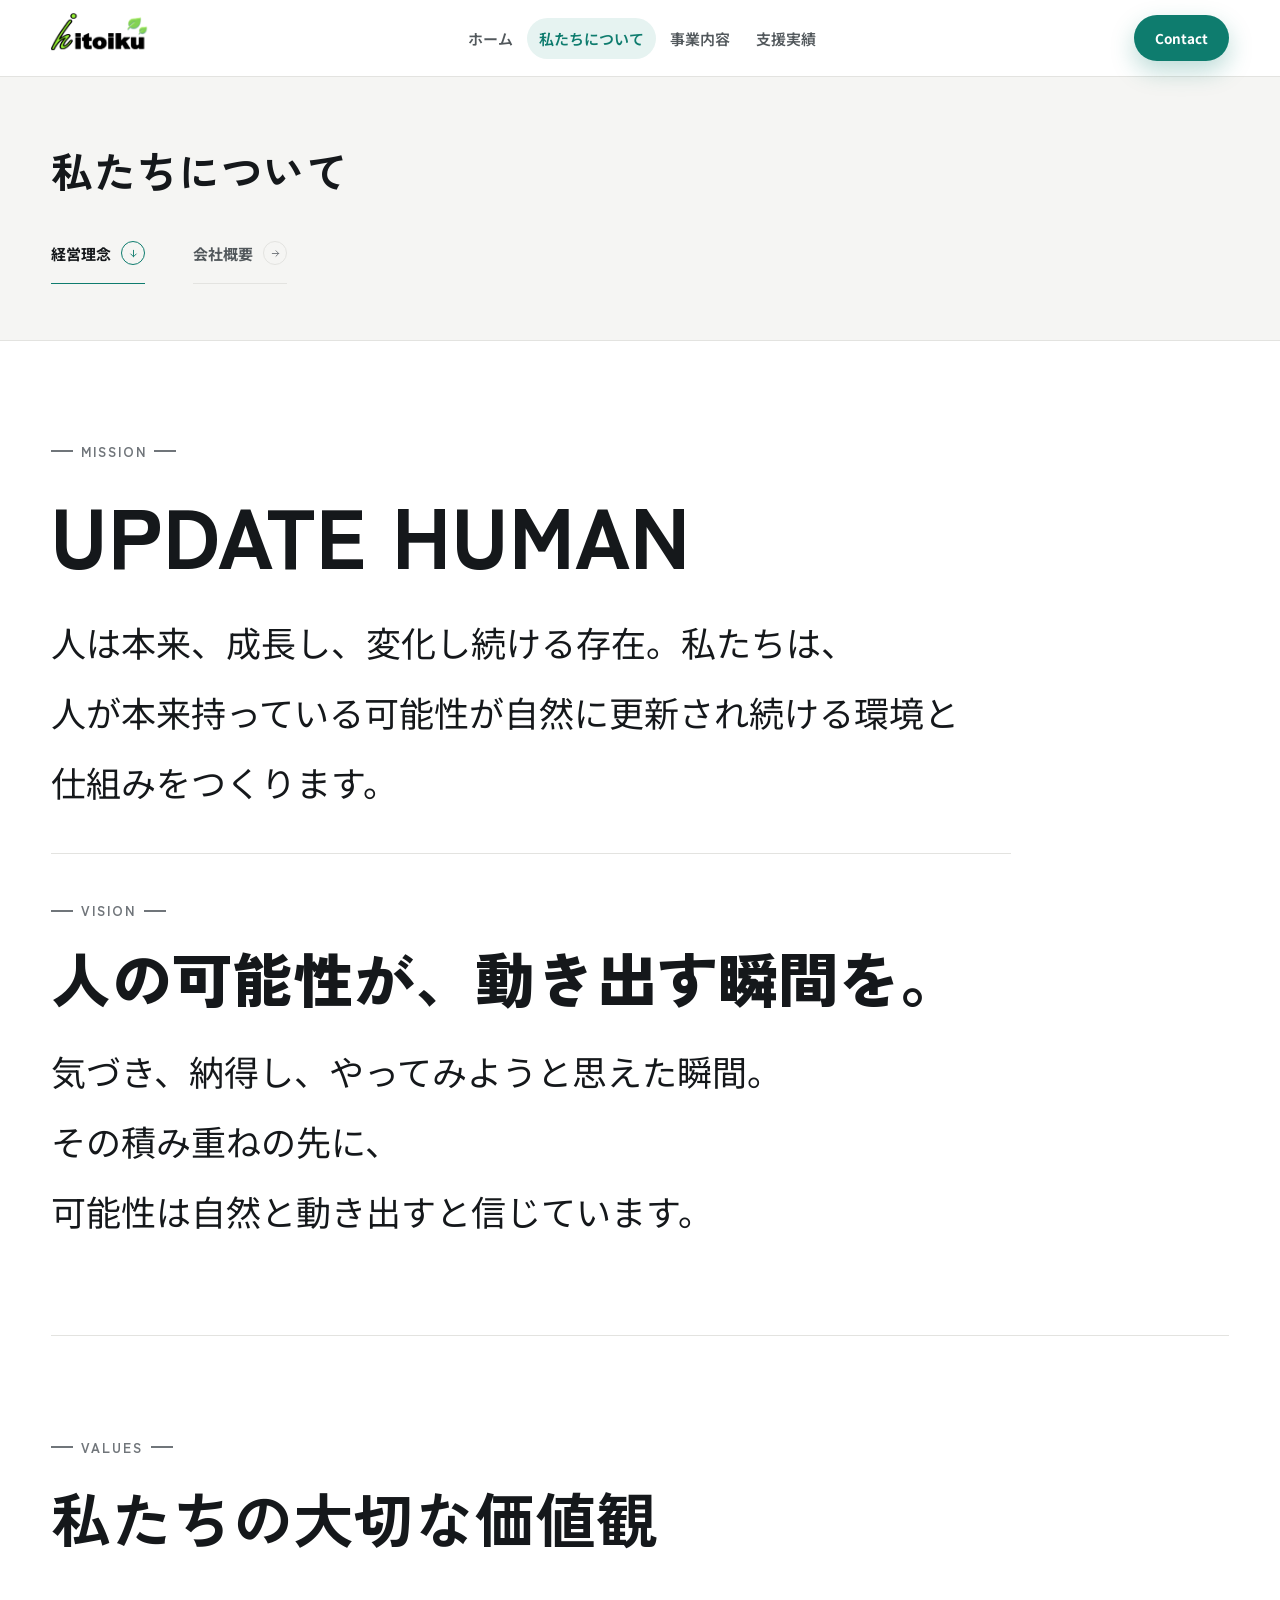
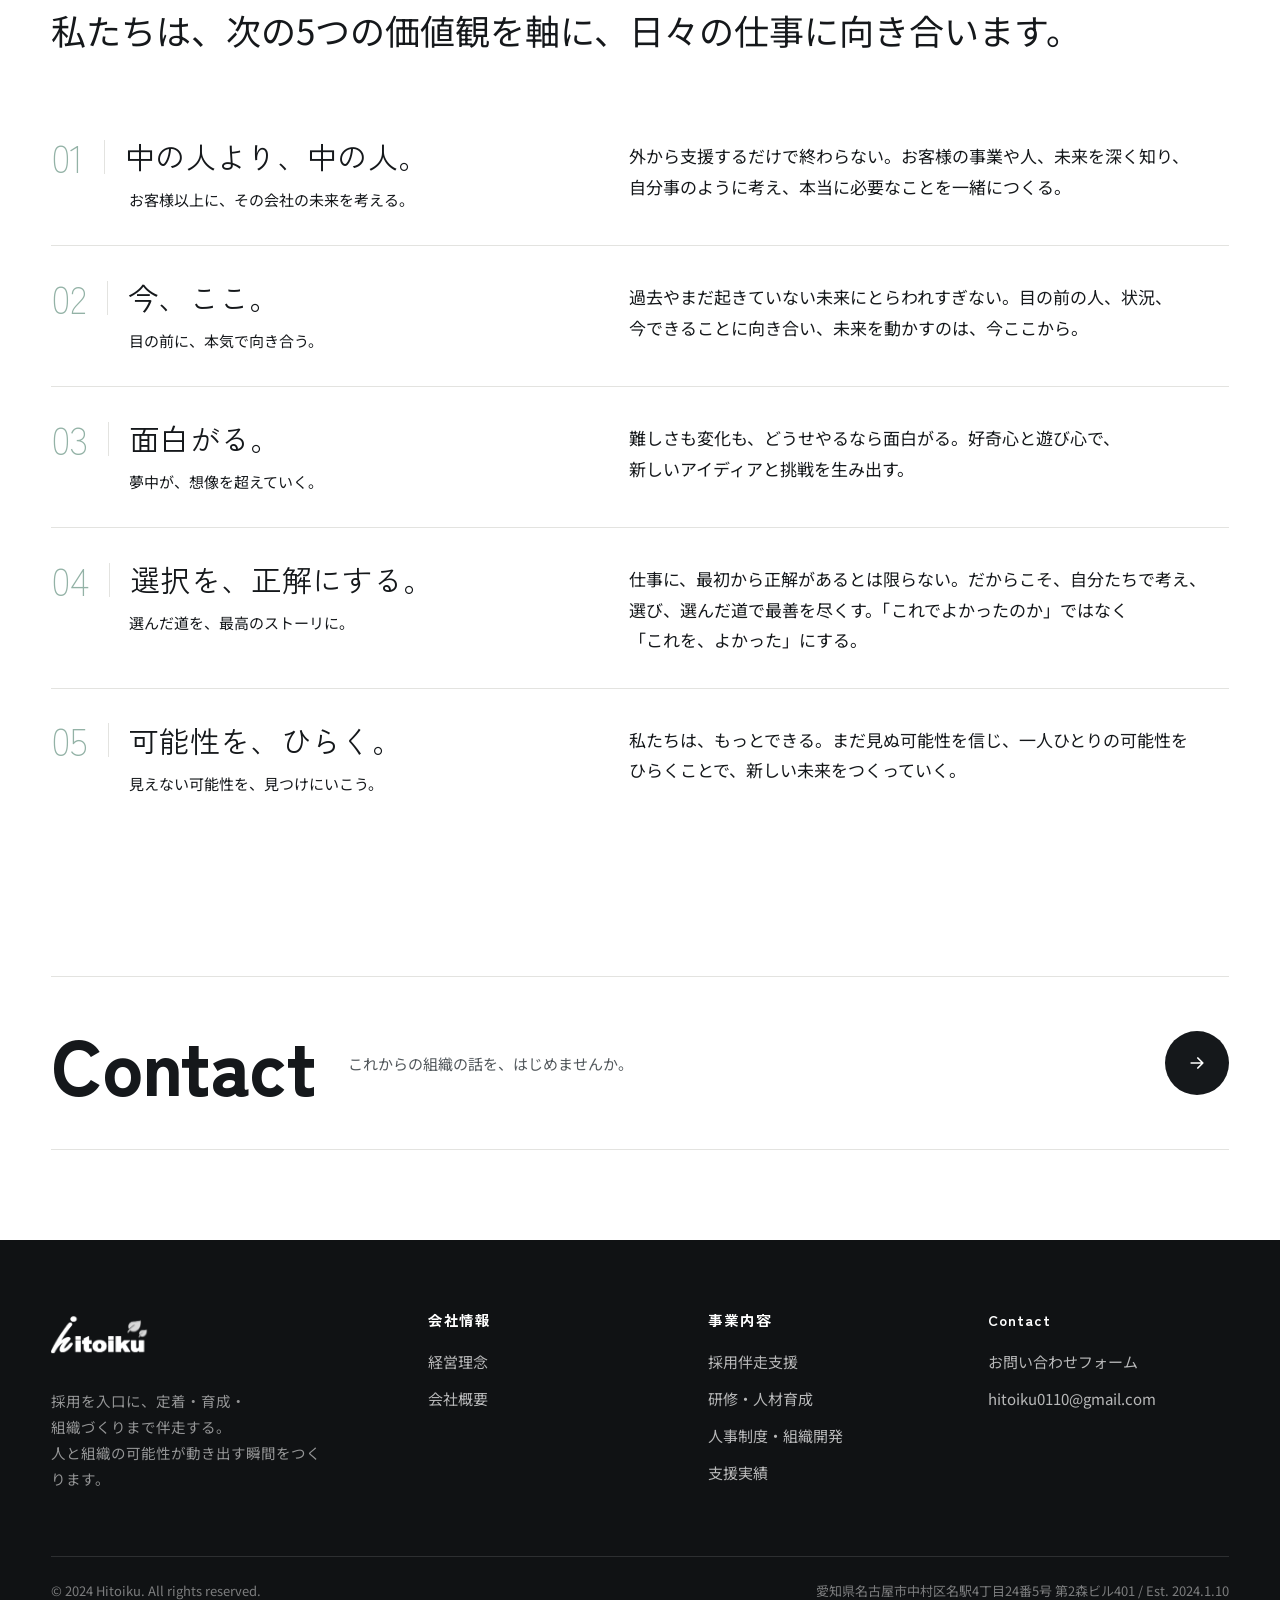
==== commit 7819ed80: "最新版を反映" ====
--- a/about.html
+++ b/about.html
@@ -74,7 +74,7 @@
       <div class="mv-item">
         <span class="eyebrow eyebrow-both eyebrow-gray-dash">Mission</span>
         <h3 style="font-size:clamp(50px, 7vw, 84px);">UPDATE HUMAN</h3>
-        <p>人は本来、成長し、変化し続ける存在。私たちは、人が本来持っている可能性が自然に<br class="mobile-only">更新され続ける環境と仕組みをつくります。</p>
+        <p>人は本来、成長し、変化し続ける存在。私たちは、人が本来持っている可能性が自然に<br class="mobile-only">更新され続ける環境と<br>仕組みをつくります。</p>
       </div>
       <div class="mv-divider"></div>
       <div class="mv-item" id="vision">
--- a/css/styles.css
+++ b/css/styles.css
@@ -607,6 +607,7 @@
   content:""; position:absolute; right:-60px; top:-60px; width:260px; height:260px; border-radius:50%;
   background: rgba(255,255,255,.08);
 }
+.cta-band > div:not(.actions){ min-width:0; }
 .cta-band h2{ color:#fff; font-size: clamp(22px,2.6vw,30px); margin-bottom:8px; }
 .cta-band p{ color: rgba(255,255,255,.78); margin:0; }
 .cta-band .actions{ display:flex; gap:12px; flex-wrap:wrap; position:relative; z-index:1; }
@@ -1040,7 +1041,7 @@
   .about-teaser-shapes .shape-a,
   .about-teaser-shapes .shape-b{ transition:none; transform: rotate(-24deg); }
 }
-.about-teaser-inner{ position:relative; z-index:1; max-width:860px; }
+.about-teaser-inner{ position:relative; z-index:1; max-width:860px; min-width:0; }
 .about-teaser-statement{
   font-size: clamp(24px, 3.2vw, 38px); line-height:1.7; font-weight:700;
   color: var(--ink); margin: 0 0 48px;
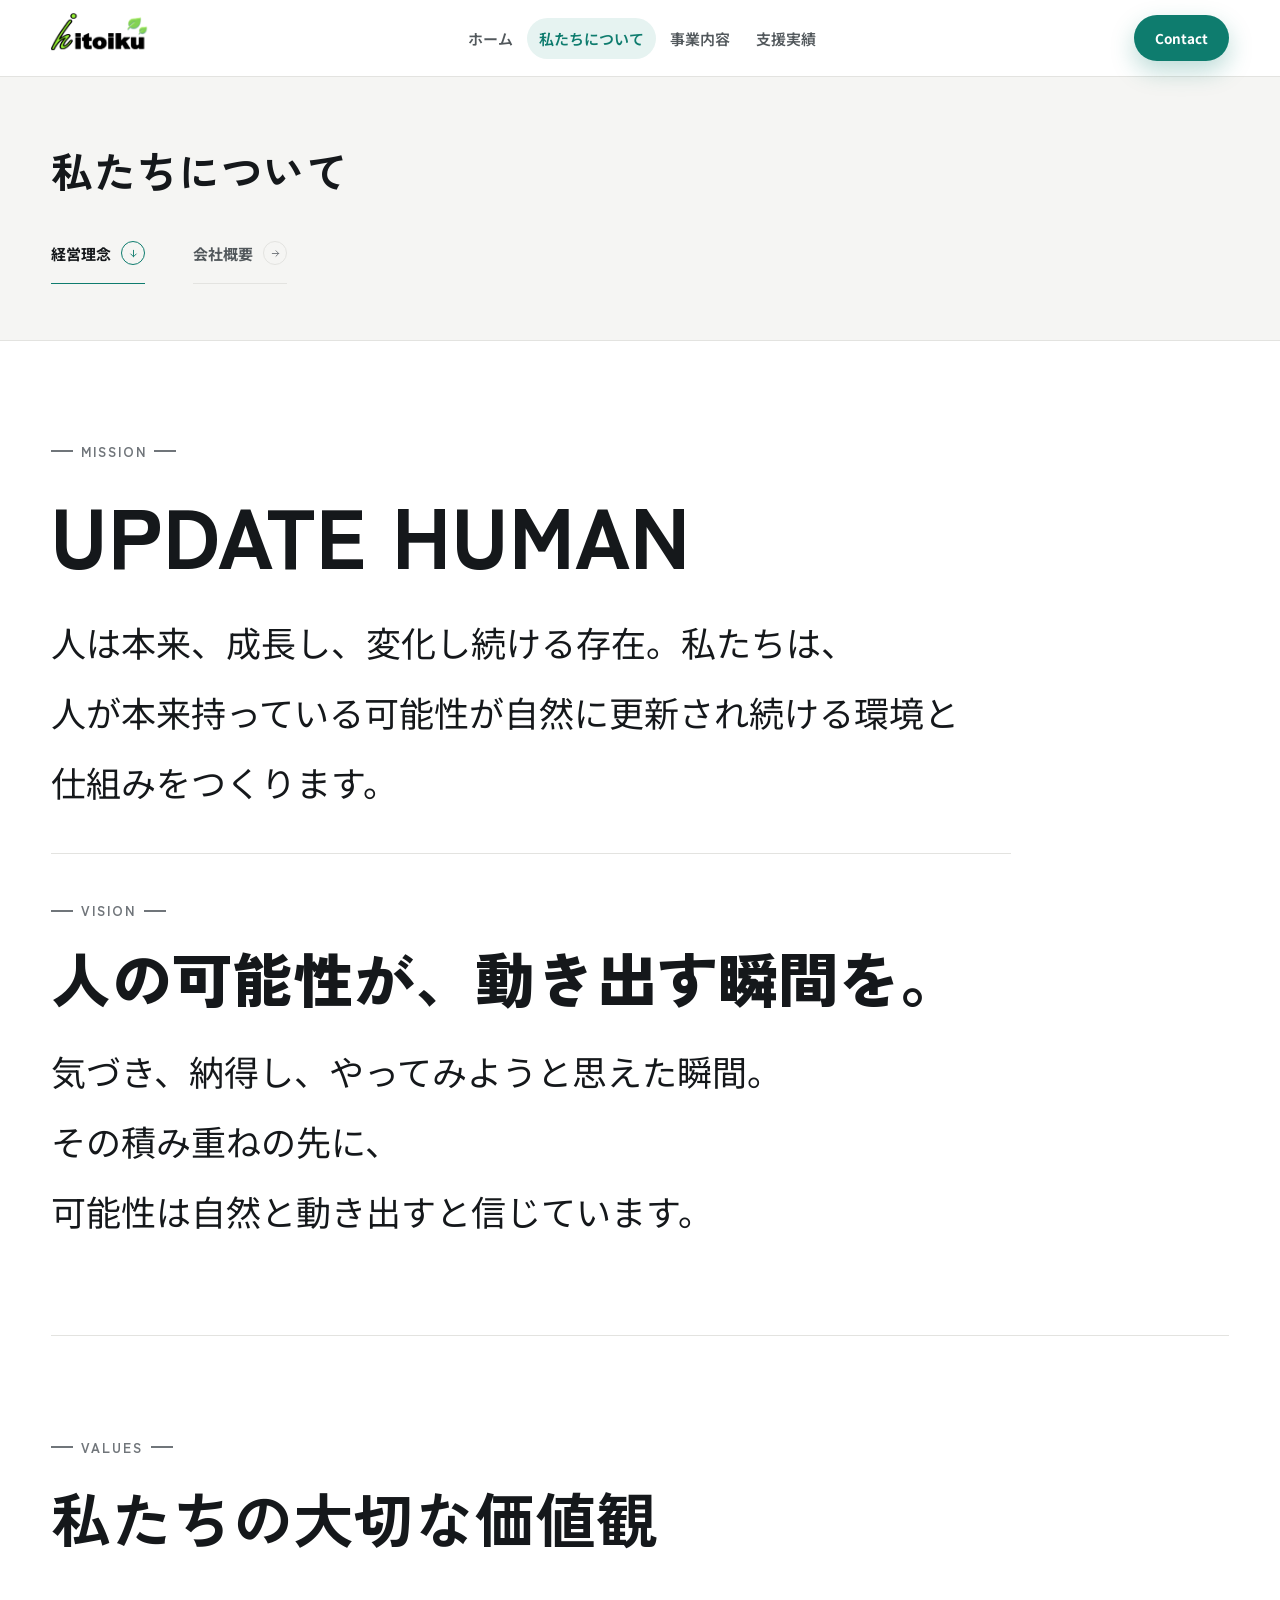
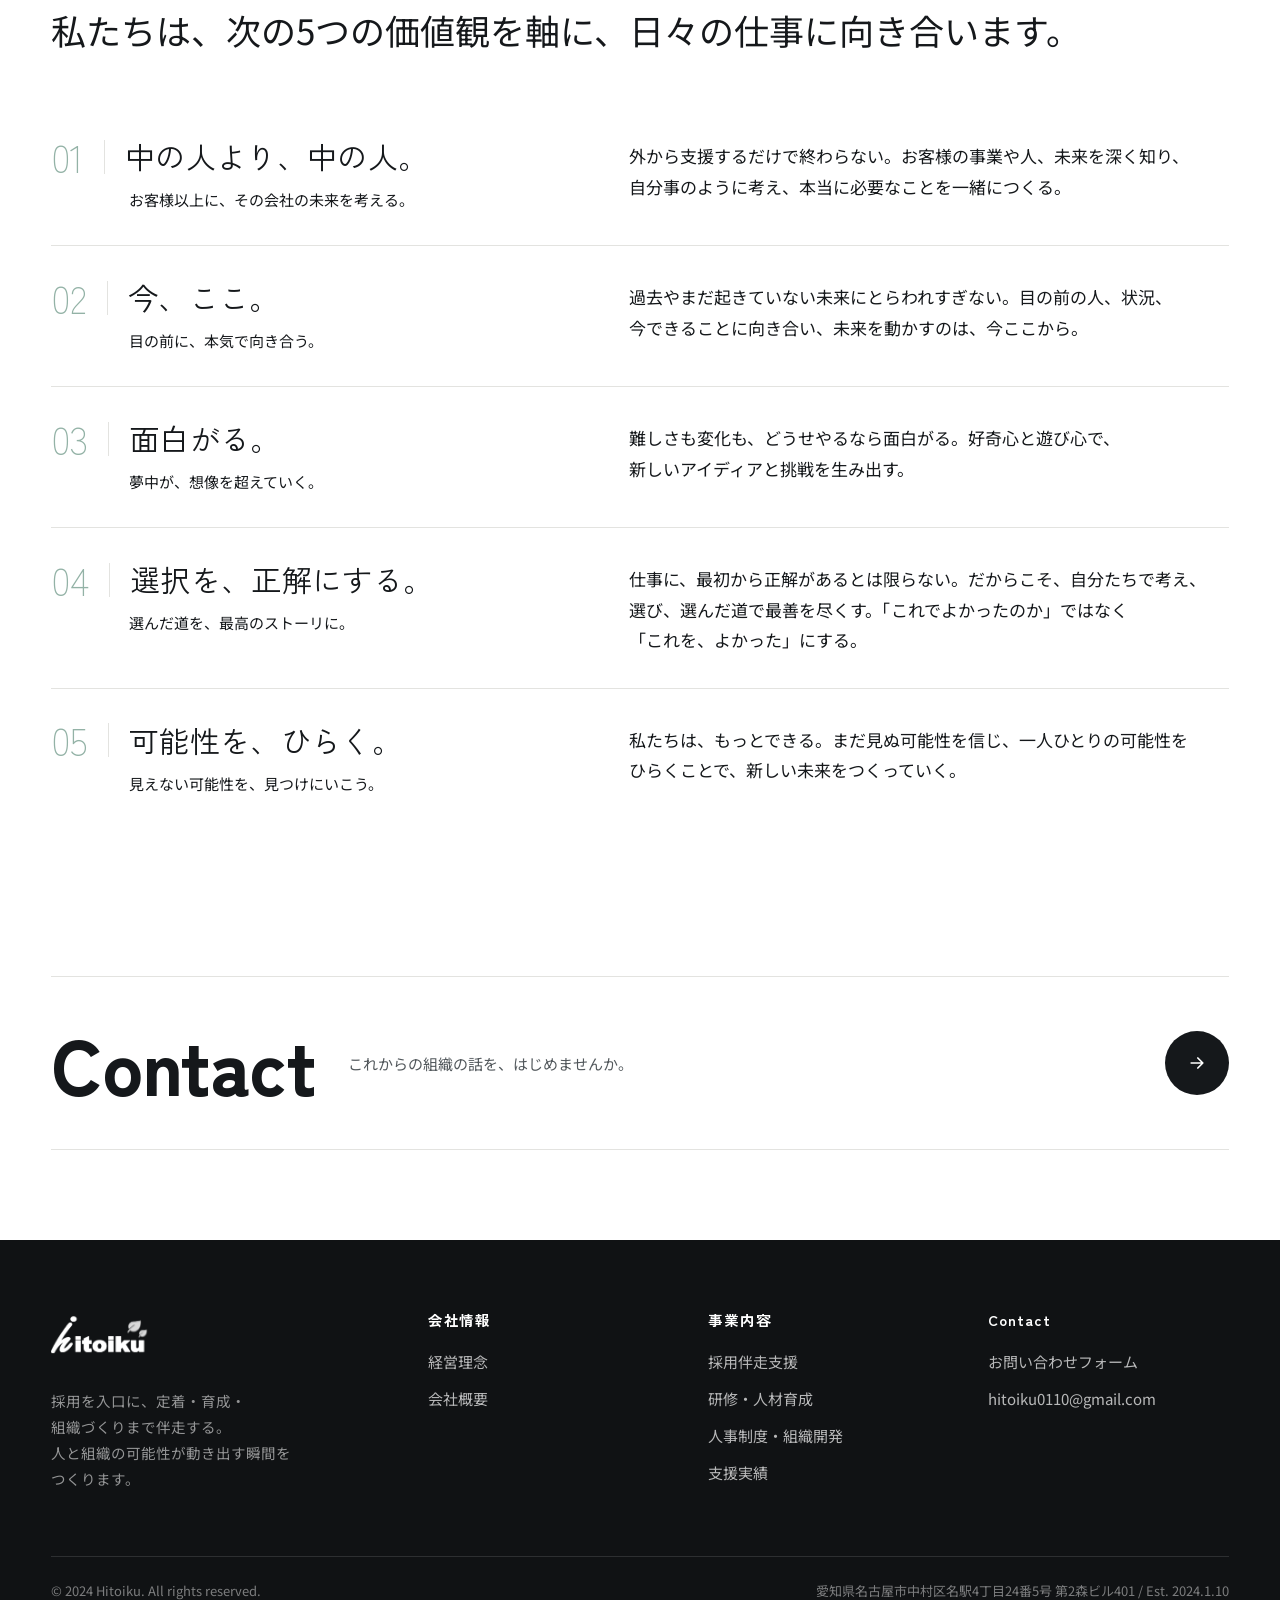
==== commit d2dce2f8: "最新版を反映" ====
--- a/about.html
+++ b/about.html
@@ -74,7 +74,7 @@
       <div class="mv-item">
         <span class="eyebrow eyebrow-both eyebrow-gray-dash">Mission</span>
         <h3 style="font-size:clamp(50px, 7vw, 84px);">UPDATE HUMAN</h3>
-        <p>人は本来、成長し、変化し続ける存在。私たちは、人が本来持っている可能性が自然に<br class="mobile-only">更新され続ける環境と<br>仕組みをつくります。</p>
+        <p>人は本来、成長し、変化し続ける存在。私たちは、人が本来持っている可能性が自然に更新され続ける環境と<br>仕組みをつくります。</p>
       </div>
       <div class="mv-divider"></div>
       <div class="mv-item" id="vision">
@@ -92,7 +92,7 @@
   <div class="container">
     <div class="section-head fade-in-scroll" style="max-width:1100px;">
       <span class="eyebrow eyebrow-both eyebrow-gray-dash">Values</span>
-      <h2 class="nowrap-desktop" style="font-size:clamp(36px, 5vw, 60px);">私たちの<br class="mobile-only">大切な価値観</h2>
+      <h2 class="nowrap-desktop" style="font-size:clamp(36px, 5vw, 60px);">私たちの大切な価値観</h2>
       <p style="font-size:clamp(16px, 4.5vw, 35px); line-height:2; color:var(--ink);">私たちは、次の5つの価値観を軸に、日々の仕事に向き合います。</p>
     </div>
     <div class="values-list fade-in-scroll">
@@ -139,8 +139,8 @@
 <section id="company" data-panel="company" hidden>
   <div class="container">
     <div class="section-head reveal" style="max-width:820px;margin-bottom:96px;">
-      <h2>実務経験と専門性を<br class="mobile-only">兼ね備えた、<br>人と組織の<br class="mobile-only">プロフェッショナル<br class="mobile-only">チーム</h2>
-      <p style="font-size:15px;line-height:1.9;">Hitoikuには、トヨタグループ企業での勤務経験を持つメンバーや、現在も勤務するメンバーが在籍しています。加えて、ベンチャー企業から大企業まで、多様な組織や事業フェーズで実務経験を積んだメンバーで構成されています。そこで培った経験と、人事・採用・育成・組織開発の専門性を掛け合わせ、企業ごとの課題に合わせた支援を行います。<br><span style="font-size:11.5px;color:var(--ink-faint);">※当社とトヨタ自動車株式会社およびトヨタグループ各社との間に、資本関係、業務提携その他これらに類する関係があることを示すものではありません。</span></p>
+      <h2>実務経験と専門性を兼ね備えた、<br>人と組織のプロフェッショナルチーム</h2>
+      <p style="font-size:15px;line-height:1.9;">株式会社Hitoikuには、トヨタグループ企業での勤務経験を持つメンバーや、現在も勤務するメンバーが在籍しています。加えて、ベンチャー企業から大企業まで、多様な組織や事業フェーズで実務経験を積んだメンバーで構成されています。そこで培った経験と、人事・採用・育成・組織開発の専門性を掛け合わせ、企業ごとの課題に合わせた支援を行います。<br><span style="font-size:11.5px;color:var(--ink-faint);">※当社とトヨタ自動車株式会社およびトヨタグループ各社との間に、資本関係、業務提携その他これらに類する関係があることを示すものではありません。</span></p>
     </div>
 
     <div class="section-head reveal">
@@ -156,21 +156,21 @@
         <p style="font-weight:700;color:var(--ink);">株式会社Hitoiku 代表取締役CEO ／ 株式会社ナーシング 取締役 CHRO</p>
         <p>「可能性に限界をつくらない。」現場実務18年とCHROとしての経営視点を掛け合わせ、<br>人と組織の可能性が動き出す仕組みづくりに取り組んでいます。</p>
         <div class="message-full">
-          <p>Hitoikuのウェブサイトをご覧いただき、誠にありがとうございます。CEOの満仲佑哉でございます。私たちヒトイクは2024年の設立以来、「UPDATE HUMAN」という理念のもと、企業の人事支援に携わってまいりました。</p>
+          <p>私たちのウェブサイトをご覧いただき、誠にありがとうございます。CEOの満仲佑哉でございます。私たちは2024年の創業以来、「UPDATE HUMAN」という理念のもと、企業の人事支援に携わってまいりました。</p>
           <div class="quote-block">
             <p>可能性に限界をつくらない。</p>
           </div>
           <p>高校卒業後、技能職として働き始めた頃の私は、本気で「いつか社長になる」と信じていました。けれど現実の中では、年齢、学歴、職種、環境など、本人の意思や努力だけでは越えにくい壁が、確かに存在すると感じる瞬間がありました。</p>
-          <p>そのとき私は強い悔しさを覚えると同時に、「このままで終わりたくない」「自分の人生も、誰かの可能性も、最初から決められていいはずがない」と強く思いました。この原体験がHitoikuの原点です。</p>
+          <p>そのとき私は強い悔しさを覚えると同時に、「このままで終わりたくない」「自分の人生も、誰かの可能性も、最初から決められていいはずがない」と強く思いました。この原体験が私たちの原点です。</p>
           <div class="quote-block">
             <p>数字の奥にいる、一人に向き合う。</p>
           </div>
-          <p>企業にとっては「1名の離職」「1つの課題」に見えることでも、その一人には一人分の人生があり、経験があり、言葉にならない葛藤や想いがあります。私たちは、そこに向き合いたいと考えています。AIが進化する時代だからこそ、私たちはますます人間力や生き抜く力が問われる時代に入っていると考えています。AIを活用しながらも、最後は人にしかできない対話、伴走、理解、そして背中を押す支援に価値を置いています。</p>
+          <p>企業にとっては「1名の離職」「1つの課題」に見えることでも、その一人には一人分の人生があり、経験があり、言葉にならない葛藤や想いがあります。私たちは、そこに向き合いたいと考えています。AIが進化する時代だからこそ、私たちはますます人間力や生き抜く力が問われる時代に<br>入っていると考えています。AIを活用しながらも、最後は人にしかできない対話、伴走、理解、そして背中を押す支援に価値を置いています。</p>
           <div class="quote-block">
             <p>人の可能性が、動き出す社会へ。</p>
           </div>
           <p>私たちは、自然と成長できる構造を体験・制度・人事DXの力でつくり、学びと成長が日常の中に組み込まれていく状態を目指します。それが、<strong>UPDATE HUMAN</strong>。人の可能性を、思想で終わらせず、学びや仕組みで更新することです。</p>
-          <p style="margin-top:30px;text-align:right;">2024年　株式会社Hitoiku 代表取締役CEO　満仲佑哉</p>
+          <p style="margin-top:30px;text-align:right;">2026年　株式会社Hitoiku 代表取締役CEO　満仲佑哉</p>
         </div>
       </div>
     </div>
@@ -184,8 +184,8 @@
         <div class="timeline-item"><div class="yr">2009年</div><p>株式会社アイシンにて、指導者・管理監督者としてチームを牽引。</p></div>
         <div class="timeline-item"><div class="yr">2016年</div><p>海外拠点の自立化支援を担当。帰国後は働きながら大学で心理学を学ぶ。</p></div>
         <div class="timeline-item message-full" hidden><div class="yr">2023年</div><p>人事部 企画グループへ異動し、全社の育成・組織づくりに関わる企画を推進。</p></div>
-        <div class="timeline-item message-full" hidden><div class="yr">2024年</div><p>"ヒトの育成をする会社 Hitoiku" を設立。株式会社ナーシングの取締役CHROにも就任。</p></div>
-        <div class="timeline-item message-full" hidden><div class="yr">2026年〜</div><p>経営大学院（MBA）へ入学。</p></div>
+        <div class="timeline-item message-full" hidden><div class="yr">2024年</div><p>1月10日（ヒトの日）にHitoikuを創業し、個人事業として人事・採用・組織開発支援を開始。</p></div>
+        <div class="timeline-item message-full" hidden><div class="yr">2026年〜</div><p>株式会社Hitoikuを設立。<br>株式会社ナーシング 取締役CHROに就任。<br>経営大学院（MBA）に入学。</p></div>
       </div>
       <button type="button" class="more message-toggle" aria-expanded="false">
         <span class="message-toggle-label">経歴をすべて見る</span>
@@ -200,7 +200,7 @@
       <table class="price-table">
         <tbody>
           <tr><th style="width:180px;">会社名</th><td>株式会社Hitoiku</td></tr>
-          <tr><th>設立</th><td>2024年1月10日（ヒトの日）</td></tr>
+          <tr><th>創業</th><td>2024年1月10日（ヒトの日）</td></tr>
           <tr><th>資本金</th><td>3,000,000円</td></tr>
           <tr><th>代表者</th><td>代表取締役CEO  満仲 佑哉</td></tr>
           <tr><th>メールアドレス</th><td><a href="mailto:hitoiku0110@gmail.com">hitoiku0110@gmail.com</a></td></tr>
@@ -227,7 +227,7 @@
     <div class="footer-grid">
       <div class="footer-brand">
         <a href="index.html" class="logo"><img src="images/logo.png" alt="ヒトイク" class="logo-img" onerror="this.style.display='none';this.nextElementSibling.style.display='flex';" loading="lazy"><span class="logo-fallback" style="display:none;"><span class="mark"></span><span>ヒトイク</span></span></a>
-        <p>採用を入口に、定着・育成・組織づくりまで伴走する。人と組織の可能性が動き出す瞬間をつくります。</p>
+        <p>採用を入口に、定着・育成・組織づくりまで伴走する。人と組織の可能性が動き出す瞬間を<br>つくります。</p>
       </div>
       <div>
         <h4>会社情報</h4>
--- a/css/styles.css
+++ b/css/styles.css
@@ -33,9 +33,9 @@
     screens, per the site's "content stays centered, doesn't stretch
     edge-to-edge on a 2560px monitor" rule. */
 
-  --ff-head: "Zen Kaku Gothic New", "Noto Sans JP", sans-serif;
-  --ff-body: "Noto Sans JP", "Zen Kaku Gothic New", sans-serif;
-  --ff-en:   "Zen Kaku Gothic New", sans-serif;
+  --ff-head: "Zen Kaku Gothic New", "Noto Sans JP", "Hiragino Kaku Gothic ProN", "Hiragino Sans", "Yu Gothic", "Meiryo", sans-serif;
+  --ff-body: "Noto Sans JP", "Zen Kaku Gothic New", "Hiragino Kaku Gothic ProN", "Hiragino Sans", "Yu Gothic", "Meiryo", sans-serif;
+  --ff-en:   "Zen Kaku Gothic New", "Noto Sans JP", "Hiragino Kaku Gothic ProN", "Yu Gothic", "Meiryo", sans-serif;
 
   /* Typography scale: the catchcopy tier is large and widely tracked
      (decorative), the section-heading tier stays close to before, and
@@ -277,14 +277,25 @@
     position:fixed; top:76px; left:0; right:0; height: calc(100dvh - 76px);
     background:#fff; flex-direction:column; align-items:stretch;
     padding: 20px; padding-bottom: calc(20px + env(safe-area-inset-bottom));
-    overflow-y:auto; transform: translateX(100%); transition: transform .26s ease;
+    transform: translateX(100%); transition: transform .26s ease;
   }
   /* .open adds display:flex (JS forces a reflow before adding .is-visible so the
      transform transition still animates instead of jumping straight to open) */
   .main-nav.open{ display:flex; }
   .main-nav.open.is-visible{ transform: translateX(0); }
-  .main-nav > ul{ flex-direction:column; align-items:stretch; gap:2px; }
-  .main-nav a.nav-link{ padding:16px 14px; border-bottom:1px solid var(--line); border-radius:0; }
+  /* overflow-y:auto lives on the list, not on .main-nav itself -- Chromium
+     doesn't reliably paint a fixed element's own background past its
+     content height when overflow-y:auto sits directly on it (here, inside
+     a containing block established by .site-header's backdrop-filter). The
+     list filling the remaining flex space (min-height:0 lets it shrink)
+     keeps the nav's own white background solid for its whole fixed height,
+     while still scrolling internally if the link list ever grows too tall. */
+  .main-nav > ul{ flex-direction:column; align-items:stretch; gap:2px; flex:1; min-height:0; overflow-y:auto; }
+  /* <a> is display:inline by default -- its vertical padding paints but
+     doesn't grow the line box, so the padded background/border-bottom were
+     overlapping neighboring items. display:block makes the link's own box
+     (and therefore the row spacing) actually include that padding. */
+  .main-nav a.nav-link{ display:block; padding:16px 14px; border-bottom:1px solid var(--line); border-radius:0; }
   .dropdown{
     position:static; transform:none; opacity:1; visibility:visible; box-shadow:none; border:none;
     display:none; padding: 0 0 8px 14px; min-width:0;
@@ -292,6 +303,14 @@
   .has-dropdown.open .dropdown{ display:block; }
   .header-cta .btn-outline{ display:none; }
   .nav-toggle{ display:flex; }
+  /* backdrop-filter makes .site-header the containing block for the fixed
+     .main-nav (see the note on .main-nav above), and in that configuration
+     this browser fails to paint the nav's own white background past a
+     certain point, letting page content behind it show through while the
+     menu is open. Dropping the blur (with a solid near-opaque background
+     standing in for it) removes the containing-block relationship and the
+     bleed-through with it. Desktop keeps the blur untouched. */
+  .site-header{ backdrop-filter:none; background:#fff; }
 }
 @media (max-width: 767px){
   .header-inner{ height:64px; }
@@ -325,7 +344,7 @@
     radial-gradient(480px 380px at 8% 90%, rgba(255,255,255,.06), transparent 60%);
   pointer-events:none;
 }
-.hero-grid{ position:relative; display:grid; grid-template-columns: 1.1fr .9fr; gap:56px; align-items:center; }
+.hero-grid{ position:relative; display:grid; grid-template-columns: minmax(0,1.1fr) minmax(0,.9fr); gap:56px; align-items:center; }
 .hero .eyebrow{ color: rgba(255,255,255,.6); }
 .hero .eyebrow::before{ background: rgba(255,255,255,.4); }
 .hero h1{
@@ -377,19 +396,19 @@
 @media (max-width: 720px){
   .services-panel{ padding: var(--section-pad-sm) 0; border-radius: var(--radius-m) var(--radius-m) 0 0; }
 }
-.pain-grid{ display:grid; grid-template-columns: repeat(4,1fr); gap:20px; }
+.pain-grid{ display:grid; grid-template-columns: repeat(4, minmax(0,1fr)); gap:20px; }
 .pain-card{
   background:#fff; border:1px solid var(--line); border-radius: var(--radius-m); padding: 28px 24px;
 }
 .pain-card .q{ font-family: var(--ff-en); font-size:26px; color: var(--ink); font-weight:800; margin-bottom:14px; }
 .pain-card p{ margin:0; font-size:15.5px; color: var(--ink-soft); }
-@media (max-width: 900px){ .pain-grid{ grid-template-columns: repeat(2,1fr); } }
+@media (max-width: 900px){ .pain-grid{ grid-template-columns: repeat(2, minmax(0,1fr)); } }
 @media (max-width: 560px){ .pain-grid{ grid-template-columns: minmax(0,1fr); } }
 
 /* ============================================================
    Service flow diagram
    ============================================================ */
-.flowchart{ display:grid; grid-template-columns: repeat(4,1fr); gap:0; align-items:stretch; margin-top:20px; }
+.flowchart{ display:grid; grid-template-columns: repeat(4, minmax(0,1fr)); gap:0; align-items:stretch; margin-top:20px; }
 .flow-step{
   background:#fff; border:1px solid var(--line); border-radius: var(--radius-m); padding: 26px 22px;
   position:relative;
@@ -407,7 +426,7 @@
 /* ============================================================
    Cards / services grid
    ============================================================ */
-.service-grid{ display:grid; grid-template-columns: repeat(3,1fr); gap:24px; }
+.service-grid{ display:grid; grid-template-columns: repeat(3, minmax(0,1fr)); gap:24px; }
 .service-card{
   background:#fff; border:1px solid var(--line); border-radius: var(--radius-l);
   overflow:hidden; transition: box-shadow .2s ease, transform .2s ease, border-color .2s ease;
@@ -449,7 +468,7 @@
    ============================================================ */
 .service-list{ display:flex; flex-direction:column; gap:20px; }
 .service-list-item{
-  display:grid; grid-template-columns: 120px 1fr auto; gap:32px; align-items:center;
+  display:grid; grid-template-columns: 120px minmax(0,1fr) auto; gap:32px; align-items:center;
   padding:28px; background:transparent; border:1px solid transparent; border-radius: var(--radius-l);
   text-decoration:none;
   transition: background .25s ease, border-color .25s ease, box-shadow .25s ease, transform .25s ease;
@@ -474,10 +493,16 @@
 .service-list-arrow svg{ width:18px; height:18px; }
 .service-list-item:hover .service-list-arrow{ background: var(--brand); border-color: var(--brand); color:#fff; }
 @media (max-width: 720px){
-  .service-list-item{ grid-template-columns: 64px 1fr; gap:18px; padding:20px; }
+  .service-list-item{ grid-template-columns: 64px minmax(0,1fr); gap:18px; padding:20px; }
   .service-list-icon{ width:64px; height:64px; border-radius: var(--radius-s); }
   .service-list-icon svg{ width:28px; height:28px; }
   .service-list-arrow{ display:none; }
+  /* Longest title (人事制度・組織開発, 9 chars) must stay on one line: size the
+     title from the space left beside the 64px icon instead of a fixed 28px. */
+  .service-list-body h3{
+    font-size: min(28px, calc((100vw - 2 * var(--container-pad) - 122px) / 9.3));
+    white-space: nowrap;
+  }
 }
 
 /* ============================================================
@@ -486,7 +511,7 @@
 .reasons{ background: var(--bg-deep); color:#fff; }
 .reasons .section-head h2, .reasons .section-head p{ color:#fff; }
 .reasons .section-head p{ color: rgba(255,255,255,.68); }
-.reason-list{ display:grid; grid-template-columns: repeat(3,1fr); gap:24px; }
+.reason-list{ display:grid; grid-template-columns: repeat(3, minmax(0,1fr)); gap:24px; }
 .reason-item{ border:1px solid rgba(255,255,255,.14); border-radius: var(--radius-m); padding:30px 26px; background: rgba(255,255,255,.04); }
 .reason-item .num{ font-family: var(--ff-en); font-size:34px; font-weight:800; color: var(--brand-light); }
 .reason-item h3{ color:#fff; font-size:19px; margin: 14px 0 10px; }
@@ -496,13 +521,13 @@
 /* ============================================================
    Stats / results
    ============================================================ */
-.stat-strip{ display:grid; grid-template-columns: repeat(3,1fr); gap:24px; text-align:center; }
+.stat-strip{ display:grid; grid-template-columns: repeat(3, minmax(0,1fr)); gap:24px; text-align:center; }
 .stat-strip .stat b{ display:block; font-family: var(--ff-en); font-size: 44px; color: var(--brand); }
 .stat-strip .stat span{ display:block; font-size:14.5px; color: var(--ink-soft); }
 @media (max-width: 700px){ .stat-strip{ grid-template-columns: minmax(0,1fr); gap:16px; } }
 
 /* Designed stat showcase: ring-chart style, replaces plain stat-strip numbers */
-.stat-showcase{ display:grid; grid-template-columns: repeat(3,1fr); gap:32px; text-align:center; }
+.stat-showcase{ display:grid; grid-template-columns: repeat(3, minmax(0,1fr)); gap:32px; text-align:center; }
 .stat-showcase-item{ display:flex; flex-direction:column; align-items:center; }
 .stat-ring-wrap{ position:relative; width:180px; height:180px; margin-bottom:20px; }
 .stat-ring{ width:180px; height:180px; transform:rotate(-90deg); position:absolute; inset:0; }
@@ -521,7 +546,7 @@
 @media (max-width: 700px){ .stat-showcase{ grid-template-columns: minmax(0,1fr); gap:36px; } }
 
 /* Company deck teaser card: photo + "view our deck" link */
-.company-deck{ display:grid; grid-template-columns: 240px 1fr; gap:32px; align-items:center; }
+.company-deck{ display:grid; grid-template-columns: 240px minmax(0,1fr); gap:32px; align-items:center; }
 .company-deck-text .eyebrow{ margin-bottom:14px; }
 .company-deck-text h2{ font-size: clamp(28px, 3vw, 40px); line-height:1.3; margin:0; }
 .company-deck-text h2 .nowrap{ white-space:nowrap; }
@@ -586,7 +611,7 @@
 .case-grid-feature .case-card:nth-child(4){ grid-column: 1 / span 2; }
 .case-grid-feature .case-card:nth-child(4) .case-photo{ aspect-ratio: 21/7; }
 
-.case-grid-2x2{ grid-template-columns: repeat(2,1fr); }
+.case-grid-2x2{ grid-template-columns: repeat(2, minmax(0,1fr)); }
 
 @media (max-width: 800px){
   .case-grid, .case-grid-feature, .case-grid-2x2{ grid-template-columns: minmax(0,1fr); }
@@ -671,7 +696,7 @@
    Footer
    ============================================================ */
 .site-footer{ background: var(--bg-deep); color: rgba(255,255,255,.7); padding: 70px 0 30px; }
-.footer-grid{ display:grid; grid-template-columns: 1.4fr 1fr 1fr 1fr; gap:40px; }
+.footer-grid{ display:grid; grid-template-columns: minmax(0,1.4fr) repeat(3, minmax(0,1fr)); gap:40px; }
 .footer-grid h4{ color:#fff; font-size:14.5px; letter-spacing:.06em; margin-bottom:18px; }
 .footer-grid li{ margin-bottom:10px; font-size:15px; }
 .footer-grid a:hover{ color:#fff; }
@@ -780,7 +805,7 @@
 /* Horizontal menu list (title + tag / description / arrow, divided by rules) */
 .menu-list{ display:flex; flex-direction:column; }
 .menu-list-item{
-  display:grid; grid-template-columns: 220px 1fr auto; gap:32px; align-items:center;
+  display:grid; grid-template-columns: 220px minmax(0,1fr) auto; gap:32px; align-items:center;
   padding:26px 0; border-bottom:1px solid var(--line);
 }
 .menu-list-item:first-child{ border-top:1px solid var(--line); }
@@ -809,7 +834,7 @@
 @media (max-width: 900px){ .phase-grid{ grid-template-columns: minmax(0,1fr); gap:36px; } }
 
 /* Two column feature rows */
-.feature-row{ display:grid; grid-template-columns: repeat(2,1fr); gap:20px; }
+.feature-row{ display:grid; grid-template-columns: repeat(2, minmax(0,1fr)); gap:20px; }
 .feature-box{ border:1px solid var(--line); border-radius: var(--radius-m); padding:26px 24px; background:#fff; }
 .feature-box h4{ font-size:17px; margin-bottom:8px; display:flex; align-items:center; gap:10px; }
 .feature-box h4 .ico{ width:34px; height:34px; border-radius:10px; background: var(--brand-pale); color:var(--brand); display:flex; align-items:center; justify-content:center; flex-shrink:0; }
@@ -827,7 +852,7 @@
 .price-note{ font-size:13.5px; color: var(--ink-faint); margin-top:14px; }
 
 /* Profile */
-.profile-hero{ display:grid; grid-template-columns: 260px 1fr; gap:44px; align-items:start; }
+.profile-hero{ display:grid; grid-template-columns: 260px minmax(0,1fr); gap:44px; align-items:start; }
 .profile-photo{
   width:100%; aspect-ratio: 1; border-radius: var(--radius-l);
   background: linear-gradient(160deg, var(--brand) 0%, var(--bg-deep) 100%);
@@ -883,6 +908,7 @@
 .contact-method:has(.val br){ align-items:flex-start; }
 .flow-mini{ display:flex; flex-direction:column; gap:14px; margin-top:16px; }
 .flow-mini-item{ display:flex; gap:14px; align-items:flex-start; }
+.flow-mini-item > p{ min-width:0; }
 .flow-mini-item .n{ width:26px; height:26px; border-radius:50%; background: var(--brand); color:#fff; font-family:var(--ff-en); font-size:12.5px; font-weight:800; display:flex; align-items:center; justify-content:center; flex-shrink:0; }
 .flow-mini-item p{ margin:0; font-size:14.5px; }
 @media (max-width: 800px){ .contact-grid{ grid-template-columns: minmax(0,1fr); } }
@@ -1013,7 +1039,7 @@
    ============================================================ */
 .about-teaser{
   position:relative; overflow:hidden;
-  min-height: 62vh; display:flex; align-items:center;
+  min-height: 72vh; display:flex; align-items:center;
   background: var(--bg);
 }
 .about-teaser-shapes{ position:absolute; inset:0; z-index:0; overflow:hidden; pointer-events:none; }
@@ -1043,7 +1069,7 @@
 }
 .about-teaser-inner{ position:relative; z-index:1; max-width:860px; min-width:0; }
 .about-teaser-statement{
-  font-size: clamp(24px, 3.2vw, 38px); line-height:1.7; font-weight:700;
+  font-size: clamp(20px, 2.8vw, 32px); line-height:1.7; font-weight:700;
   color: var(--ink); margin: 0 0 48px;
 }
 .about-teaser-statement .teaser-break-sm{ display:none; }
@@ -1057,8 +1083,8 @@
 .about-teaser-link:hover .about-teaser-circle{ background: var(--brand); border-color: var(--brand); color:#fff; }
 @media (max-width: 720px){
   .about-teaser{ min-height:auto; padding: 80px 0; }
-  .about-teaser-shapes .shape-a{ width:75%; left:-30%; }
-  .about-teaser-shapes .shape-b{ width:50%; right:-30%; }
+  .about-teaser-shapes .shape-a{ width:32%; left:-20%; }
+  .about-teaser-shapes .shape-b{ width:22%; right:-16%; }
   .about-teaser-statement{ margin-bottom:36px; }
   .about-teaser-statement .teaser-break-sm{ display:inline; }
   .about-teaser-circle{ width:60px; height:60px; }
@@ -1094,11 +1120,11 @@
 }
 .values-list-item:first-child{ padding-top:0; }
 .values-list-item:last-child{ border-bottom:none; padding-bottom:0; }
-.values-left{ flex-shrink:0; }
+.values-left{ flex-shrink:0; max-width:100%; min-width:0; }
 .values-row{ display:flex; align-items:center; gap:20px; margin-bottom:10px; }
 .values-row .num{ font-family: var(--ff-en); font-size:38px; font-weight:300; color:#93B2A6; line-height:1; flex-shrink:0; }
 .values-row .vline{ width:1px; height:34px; background: var(--line); flex-shrink:0; }
-.values-row h3{ font-size:30px; font-weight:400; margin:0; line-height:1.3; }
+.values-row h3{ font-size:30px; font-weight:400; margin:0; line-height:1.3; min-width:0; }
 .values-left p{ font-size:15px; color: var(--ink); margin:0; padding-left:78px; word-break:keep-all; overflow-wrap:break-word; }
 .values-desc{ flex:1; min-width:260px; max-width:600px; font-size:17px; color: var(--ink); line-height:1.8; margin:0; padding-top:4px; word-break:keep-all; overflow-wrap:break-word; }
 @media (max-width: 560px){
@@ -1113,10 +1139,10 @@
 }
 .philosophy-quote p{ font-size: clamp(17px,1.8vw,20px); color: var(--ink); font-weight:700; margin:0; line-height:1.8; }
 .philosophy-body p{ font-size:15.5px; }
-.philosophy-grid{ display:grid; grid-template-columns: 1.1fr .9fr; gap:56px; align-items:start; }
+.philosophy-grid{ display:grid; grid-template-columns: minmax(0,1.1fr) minmax(0,.9fr); gap:56px; align-items:start; }
 @media (max-width: 860px){ .philosophy-grid{ grid-template-columns: minmax(0,1fr); } }
 
-.belief-list{ display:grid; grid-template-columns: repeat(3,1fr); gap:24px; margin-top:8px; }
+.belief-list{ display:grid; grid-template-columns: repeat(3, minmax(0,1fr)); gap:24px; margin-top:8px; }
 .belief-item{ padding:26px 24px; border:1px solid var(--line); border-radius: var(--radius-m); background:#fff; }
 .belief-item .num{ font-family:var(--ff-en); font-size:26px; font-weight:800; color: var(--brand-light); }
 .belief-item h4{ font-size:17.5px; margin:12px 0 8px; }
@@ -1135,7 +1161,7 @@
 .ceo-mini-card .more{ margin-left:auto; flex-shrink:0; font-weight:700; font-size:14.5px; color: var(--brand); white-space:nowrap; }
 @media (max-width: 560px){ .ceo-mini-card{ flex-wrap:wrap; } .ceo-mini-card .more{ margin-left:0; } }
 
-.service-link-grid{ display:grid; grid-template-columns: repeat(3,1fr); gap:20px; }
+.service-link-grid{ display:grid; grid-template-columns: repeat(3, minmax(0,1fr)); gap:20px; }
 .service-link-card{
   display:flex; flex-direction:column; gap:10px; padding:26px 24px; border:1px solid var(--line);
   border-radius: var(--radius-m); background:#fff; transition: border-color .2s ease, box-shadow .2s ease;
@@ -1188,7 +1214,7 @@
 
 .lx-list{ border-top:1px solid var(--line); }
 .lx-list-item{
-  display:grid; grid-template-columns: 90px 1fr auto; align-items:center; gap:32px;
+  display:grid; grid-template-columns: 90px minmax(0,1fr) auto; align-items:center; gap:32px;
   padding:40px 0; border-bottom:1px solid var(--line); text-decoration:none;
   transition: opacity .2s ease;
 }
@@ -1200,7 +1226,7 @@
 .lx-list-item:hover .lx-list-arrow{ background: var(--brand); border-color: var(--brand); color:#fff; }
 .lx-list-arrow svg{ width:16px; height:16px; }
 @media (max-width: 640px){
-  .lx-list-item{ grid-template-columns: 50px 1fr; gap:16px; padding:28px 0; }
+  .lx-list-item{ grid-template-columns: 50px minmax(0,1fr); gap:16px; padding:28px 0; }
   .lx-list-arrow{ display:none; }
 }
 
@@ -1251,3 +1277,29 @@
 @media (max-width: 720px){
   .lx-mode .static-hero-text h1{ letter-spacing:.08em; }
 }
+
+/* ============================================================
+   Phone/tablet line-break alignment with the desktop design.
+   Desktop copy is broken at deliberate points (<br>). On narrow
+   screens each of those lines may still need to wrap, so:
+   - headings and any block with a deliberate <br> (.has-br, tagged by
+     js/main.js) balance their lines instead of leaving a short orphan
+   - the statement under the hero is sized so each desktop line fits
+     on one line, matching the PC two-line layout
+   Desktop (>767px) is untouched.
+   ============================================================ */
+@media (max-width: 767px){
+  h1, h2, h3, h4, .has-br{ text-wrap: balance; }
+  .about-teaser-statement{ font-size: min(4.3vw, 32px); }
+}
+@media (max-width: 560px){
+  .values-desc{ font-size:15px; }
+}
+
+/* Very small phones (<=340px): keep single-line headings from wrapping a lone character. */
+@media (max-width: 340px){
+  .page-hero h1{ font-size:24px; }
+  .hero-v2-title{ font-size:30px; }
+  .mv-item h3{ font-size:30px; }
+  .company-deck-text h2{ font-size:26px; }
+}
